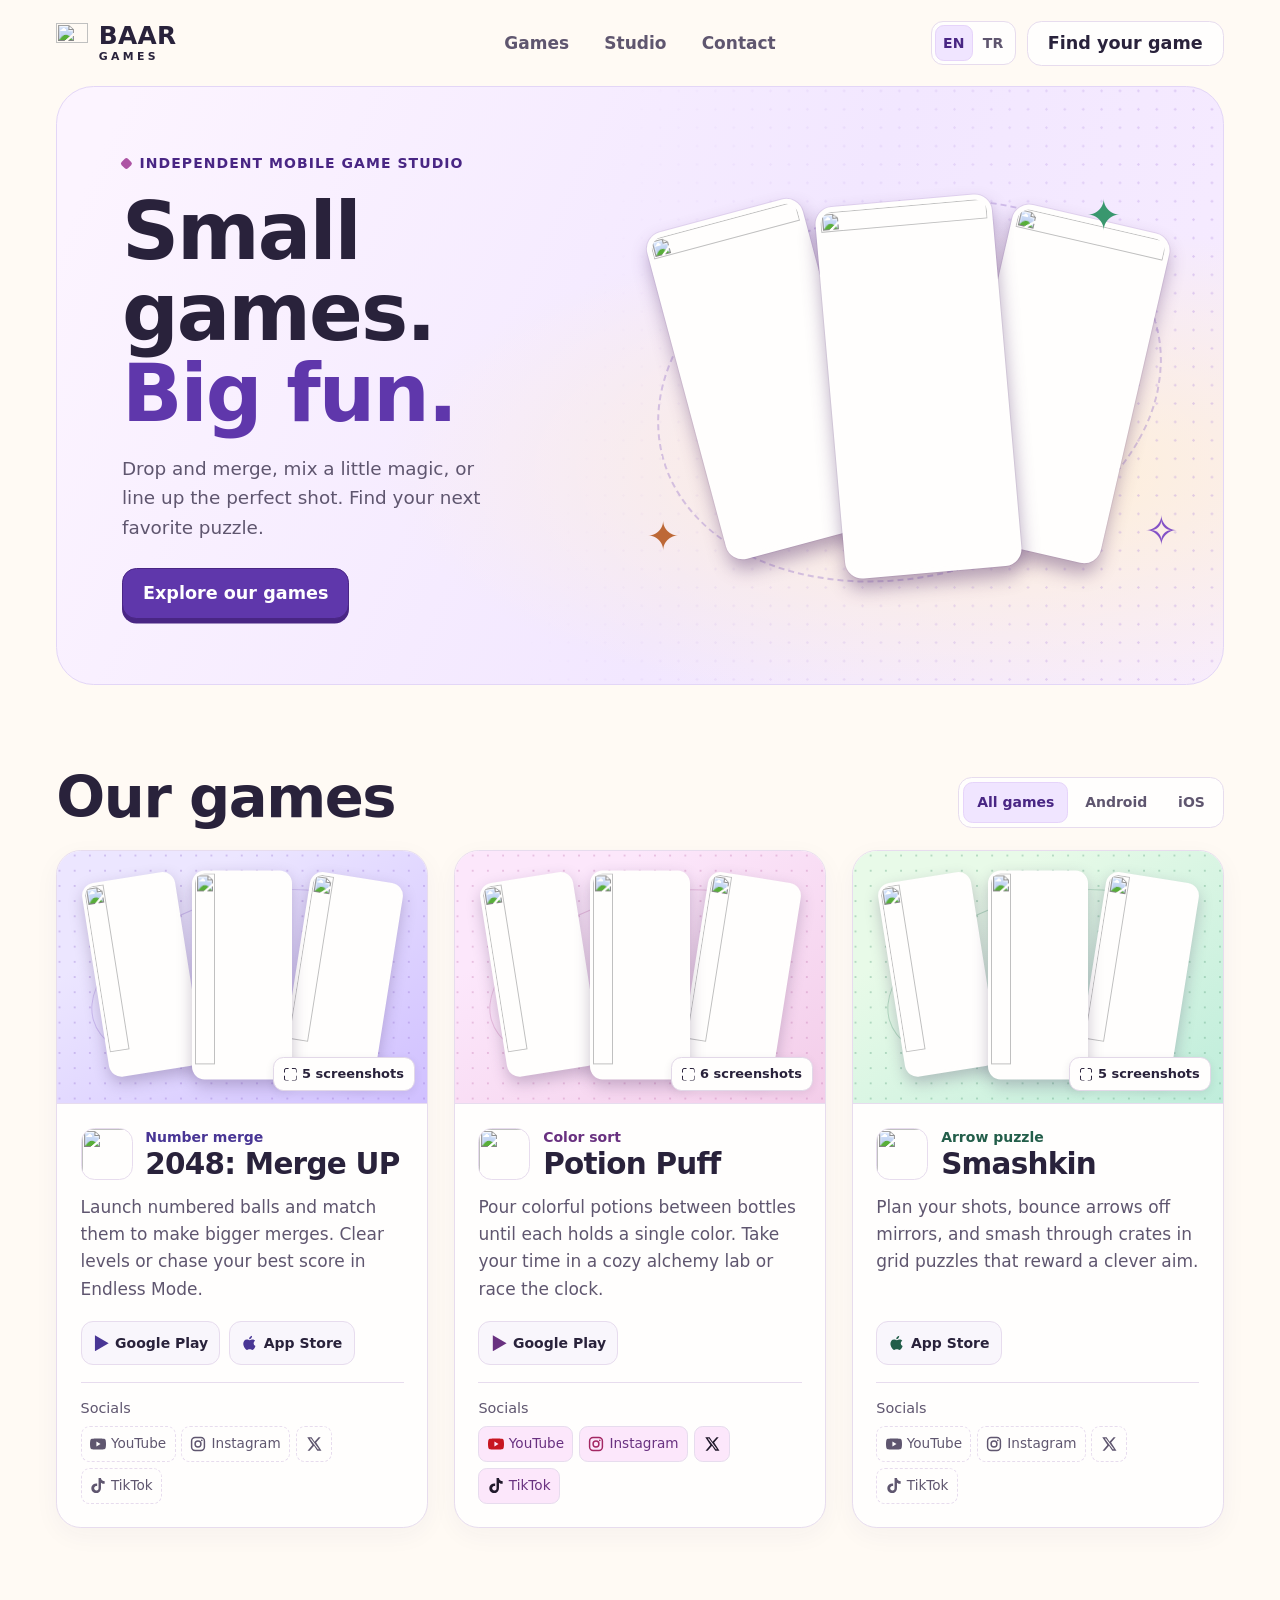
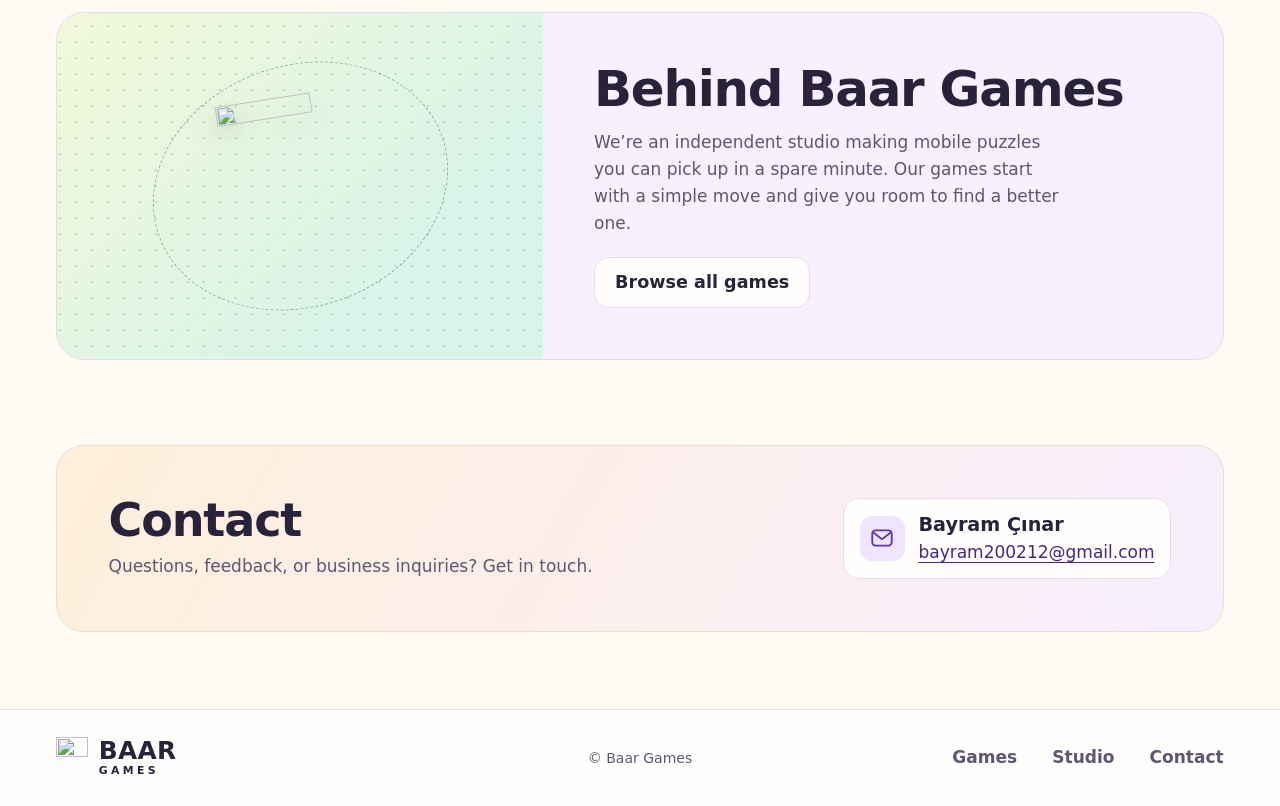
==== index.html @ c233d545 "Add files via upload" ====
<!doctype html>
<html lang="en">
<head>
  <meta charset="utf-8">
  <meta name="viewport" content="width=device-width, initial-scale=1">
  <meta name="theme-color" content="#fffaf4">
  <meta name="description" content="Baar Games is an independent mobile game studio. Explore 2048: Merge UP, Potion Puff: Color Sort, and Smashkin for iOS and Android." data-tr-content="Baar Games bağımsız bir mobil oyun stüdyosudur. iOS ve Android için 2048: Merge UP, Potion Puff: Color Sort ve Smashkin’i keşfet.">
  <meta property="og:type" content="website">
  <meta property="og:title" content="Baar Games | Independent Mobile Game Studio" data-tr-content="Baar Games | Bağımsız Mobil Oyun Stüdyosu">
  <meta property="og:description" content="Three different ways to puzzle. Discover the mobile games made by Baar Games." data-tr-content="Baar Games’in üç farklı mobil bulmaca oyununu keşfet.">
  <title data-tr="Baar Games | Bağımsız Mobil Oyun Stüdyosu">Baar Games | Independent Mobile Game Studio</title>
  <link rel="icon" href="assets/favicon.png" type="image/png">
  <link rel="preload" href="assets/Fredoka.woff" as="font" type="font/woff" crossorigin>
  <link rel="stylesheet" href="styles.css">
  <script src="script.js" defer></script>
</head>
<body id="top">
  <a class="skip-link" href="#main" data-tr="İçeriğe geç">Skip to content</a>

  <!-- Social brand marks from Simple Icons (CC0). -->
  <svg width="0" height="0" class="icon-sprite" aria-hidden="true" focusable="false" xmlns="http://www.w3.org/2000/svg">
    <symbol id="icon-youtube" viewBox="0 0 24 24">
      <path fill="currentColor" d="M23.5 6.2a3 3 0 0 0-2.1-2.1C19.5 3.6 12 3.6 12 3.6s-7.5 0-9.4.5A3 3 0 0 0 .5 6.2 31.2 31.2 0 0 0 0 12a31.2 31.2 0 0 0 .5 5.8 3 3 0 0 0 2.1 2.1c1.9.5 9.4.5 9.4.5s7.5 0 9.4-.5a3 3 0 0 0 2.1-2.1A31.2 31.2 0 0 0 24 12a31.2 31.2 0 0 0-.5-5.8ZM9.6 15.6V8.4l6.2 3.6-6.2 3.6Z"/>
    </symbol>
    <symbol id="icon-instagram" viewBox="0 0 24 24">
      <rect x="2.4" y="2.4" width="19.2" height="19.2" rx="5.2" fill="none" stroke="currentColor" stroke-width="2.2"/>
      <circle cx="12" cy="12" r="4.4" fill="none" stroke="currentColor" stroke-width="2.2"/>
      <circle cx="17.7" cy="6.4" r="1.3" fill="currentColor"/>
    </symbol>
    <symbol id="icon-x" viewBox="0 0 24 24">
      <path fill="currentColor" d="M18.9 2H22l-6.8 7.8L23.2 22h-6.3l-4.9-7.4L5.5 22H2.3l7.3-8.4L1.9 2h6.5l4.4 6.7L18.9 2Zm-1.1 18h1.7L7.5 3.9H5.6L17.8 20Z"/>
    </symbol>
    <symbol id="icon-tiktok" viewBox="0 0 24 24">
      <path fill="currentColor" d="M12.53.02h3.93c.17 2.19 1.64 4.03 3.67 4.57.6.16 1.19.21 1.87.21v3.98c-2.04.07-3.93-.56-5.54-1.77v7.94c.04 1.45-.33 2.94-1.07 4.17-1.18 1.99-3.37 3.38-5.69 3.53-1.42.11-2.88-.21-4.11-.94-2.03-1.18-3.42-3.29-3.56-5.62-.05-.46-.04-.94.01-1.39.16-1.88 1.13-3.68 2.59-4.89 1.67-1.41 3.99-2.02 6.12-1.61v4.13c-.99-.33-2.15-.23-3.02.39a3.4 3.4 0 0 0-1.29 1.64 3.2 3.2 0 0 0-.15 1.49c.19 1.62 1.72 2.97 3.37 2.82a3.2 3.2 0 0 0 2.76-1.6c.25-.44.3-.94.34-1.43.11-2.4.07-4.81.08-7.21V.02Z"/>
    </symbol>
    <symbol id="icon-email" viewBox="0 0 24 24">
      <rect x="3" y="5" width="18" height="14" rx="3" fill="none" stroke="currentColor" stroke-width="1.7"/>
      <path d="m4 7 7.4 5.6a1 1 0 0 0 1.2 0L20 7" fill="none" stroke="currentColor" stroke-width="1.7" stroke-linecap="round" stroke-linejoin="round"/>
    </symbol>
  </svg>

  <header class="site-header">
    <div class="shell header-inner">
      <a class="brand" href="#top" aria-label="Baar Games home" data-tr-aria-label="Baar Games ana sayfa">
        <img src="assets/baar-mark.webp" width="35" height="45" alt="">
        <span>BAAR<small>GAMES</small></span>
      </a>
      <nav aria-label="Main navigation" data-tr-aria-label="Ana menü">
        <a href="#games" data-tr="Oyunlar">Games</a>
        <a href="#studio" data-tr="Stüdyo">Studio</a>
        <a href="#contact" data-tr="İletişim">Contact</a>
      </nav>
      <div class="header-actions">
        <div class="language-switch" role="group" aria-label="Site language" data-tr-aria-label="Site dili" hidden>
          <button type="button" lang="en" data-language="en" aria-label="English" aria-pressed="true">EN</button>
          <button type="button" lang="tr" data-language="tr" aria-label="Türkçe" aria-pressed="false">TR</button>
        </div>
        <a class="button button-outline header-cta" href="#games" data-tr="Oyununu seç">Find your game</a>
      </div>
    </div>
  </header>

  <main id="main">
    <section class="hero shell" aria-labelledby="hero-title">
      <div class="hero-panel">
        <div class="hero-copy">
          <p class="eyebrow"><span class="studio-mark" aria-hidden="true"></span><span data-tr="Bağımsız mobil oyun stüdyosu">Independent mobile game studio</span></p>
          <h1 id="hero-title"><span class="hero-title-first" data-tr="Küçük oyunlar.">Small games.</span><br><span data-tr="Büyük eğlence.">Big fun.</span></h1>
          <p class="hero-description" data-tr="Topları birleştir, sihirli iksirleri karıştır veya kusursuz atışı yap. Yeni favori bulmacanı keşfet.">Drop and merge, mix a little magic, or line up the perfect shot. Find your next favorite puzzle.</p>
          <a class="button button-primary" href="#games" data-tr="Oyunları keşfet">Explore our games</a>
        </div>

        <div class="hero-art" aria-hidden="true">
          <div class="orbit orbit-outer"></div>
          <span class="star star-mint">✦</span>
          <span class="star star-peach">✦</span>
          <span class="star star-lilac">✧</span>
          <div class="hero-screen hero-screen-merge">
            <img src="assets/screenshots/merge-ios-1.webp" width="600" height="1301" alt="" fetchpriority="high">
          </div>
          <div class="hero-screen hero-screen-smash">
            <img src="assets/screenshots/smash-ios-1.webp" width="600" height="1301" alt="" fetchpriority="high">
          </div>
          <div class="hero-screen hero-screen-potion">
            <img src="assets/screenshots/potion-android-5.webp" width="273" height="592" alt="">
          </div>
        </div>
      </div>
    </section>

    <section class="games-section shell" id="games" aria-labelledby="games-title">
      <div class="section-header">
        <div>
          <h2 id="games-title" data-tr="Oyunlarımız">Our games</h2>
        </div>
        <div class="filters" role="group" aria-label="Filter games by platform" data-tr-aria-label="Oyunları platforma göre filtrele" hidden>
          <button type="button" data-platform="all" aria-pressed="true" aria-controls="game-list" data-tr="Tüm oyunlar">All games</button>
          <button type="button" data-platform="android" aria-pressed="false" aria-controls="game-list">Android</button>
          <button type="button" data-platform="ios" aria-pressed="false" aria-controls="game-list">iOS</button>
        </div>
      </div>
      <p class="visually-hidden" role="status" id="filter-status"></p>

      <div class="game-grid" id="game-list">
        <article class="game-card merge-card" aria-labelledby="merge-title" data-platforms="android ios">
          <a class="game-art" href="assets/screenshots/merge-ios-1.webp" aria-label="View 5 screenshots for 2048: Merge UP" data-tr-aria-label="2048: Merge UP için 5 ekran görüntüsünü aç">
            <div class="game-screens">
              <img src="assets/screenshots/merge-ios-1.webp" width="600" height="1301" alt="" loading="lazy" decoding="async">
              <img src="assets/screenshots/merge-ios-4.webp" width="600" height="1301" alt="" loading="lazy" decoding="async">
              <img src="assets/screenshots/merge-ios-5.webp" width="600" height="1301" alt="" loading="lazy" decoding="async">
            </div>
            <span class="gallery-label"><span class="expand-icon" aria-hidden="true"></span><span data-tr="5 ekran görüntüsü">5 screenshots</span></span>
          </a>
          <template class="store-screens">
            <img src="assets/screenshots/merge-ios-1.webp" width="600" height="1301" alt="2048: Merge UP: Title screen with colorful numbered balls" data-alt-tr="2048: Merge UP: Renkli numaralı topların yer aldığı açılış ekranı" data-store="App Store">
            <img src="assets/screenshots/merge-ios-2.webp" width="600" height="1301" alt="2048: Merge UP: Shop with ball, launcher, and jar themes" data-alt-tr="2048: Merge UP: Top, atıcı ve kavanoz temalarının yer aldığı mağaza" data-store="App Store">
            <img src="assets/screenshots/merge-ios-3.webp" width="600" height="1301" alt="2048: Merge UP: Level map with a winding path" data-alt-tr="2048: Merge UP: Kıvrımlı bir yol boyunca sıralanan bölümler" data-store="App Store">
            <img src="assets/screenshots/merge-ios-4.webp" width="600" height="1301" alt="2048: Merge UP: A level with a cannon aimed at hanging number balls" data-alt-tr="2048: Merge UP: Atıcının asılı numaralı toplara nişan aldığı bölüm" data-store="App Store">
            <img src="assets/screenshots/merge-ios-5.webp" width="600" height="1301" alt="2048: Merge UP: Endless mode with a high score and number balls" data-alt-tr="2048: Merge UP: Sonsuz Mod ekranında numaralı toplar ve en yüksek skor" data-store="App Store">
          </template>
          <div class="game-content">
            <img class="game-icon" src="assets/merge-up.webp" width="52" height="52" alt="" loading="lazy" decoding="async">
            <p class="game-genre" data-tr="Sayı birleştirme">Number merge</p>
            <h3 id="merge-title">2048: Merge UP</h3>
            <p class="game-description" data-tr="Numaralı topları fırlat ve aynı sayıları birleştir. Bölümleri tamamla veya Sonsuz Mod’da rekorunu kır.">Launch numbered balls and match them to make bigger merges. Clear levels or chase your best score in Endless Mode.</p>
            <div class="store-links">
              <a class="store-link" href="https://play.google.com/store/apps/details?id=com.bayramcinar.mergeup2048" target="_blank" rel="noopener noreferrer" aria-label="2048: Merge UP on Google Play" data-tr-aria-label="Google Play’de 2048: Merge UP">
                <span class="store-icon google-play-icon" aria-hidden="true"></span>Google Play
              </a>
              <a class="store-link" href="https://apps.apple.com/us/app/2048-merge-up/id6827235330" target="_blank" rel="noopener noreferrer" aria-label="2048: Merge UP on the App Store" data-tr-aria-label="App Store’da 2048: Merge UP">
                <span class="store-icon app-store-icon" aria-hidden="true"></span>App Store
              </a>
            </div>
            <div class="socials" aria-label="2048: Merge UP social media" data-tr-aria-label="2048: Merge UP sosyal medya hesapları">
              <p class="social-title" data-tr="Sosyal medya">Socials</p>
              <div class="social-links">
                <span class="social-link social-youtube" data-social-url="" title="Link pending" data-tr-title="Bağlantı yakında">
                  <svg class="social-icon" width="16" height="16" aria-hidden="true" focusable="false"><use href="#icon-youtube"/></svg><span>YouTube</span>
                </span>
                <span class="social-link social-instagram" data-social-url="" title="Link pending" data-tr-title="Bağlantı yakında">
                  <svg class="social-icon" width="16" height="16" aria-hidden="true" focusable="false"><use href="#icon-instagram"/></svg><span>Instagram</span>
                </span>
                <span class="social-link social-x" data-social-url="" title="Link pending" data-tr-title="Bağlantı yakında">
                  <svg class="social-icon" width="16" height="16" aria-hidden="true" focusable="false"><use href="#icon-x"/></svg><span class="visually-hidden">X</span>
                </span>
                <span class="social-link social-tiktok" data-social-url="" title="Link pending" data-tr-title="Bağlantı yakında">
                  <svg class="social-icon" width="16" height="16" aria-hidden="true" focusable="false"><use href="#icon-tiktok"/></svg><span>TikTok</span>
                </span>
              </div>
            </div>
          </div>
        </article>

        <article class="game-card potion-card" aria-labelledby="potion-title" data-platforms="android">
          <a class="game-art" href="assets/screenshots/potion-android-1.webp" aria-label="View 6 screenshots for Potion Puff" data-tr-aria-label="Potion Puff için 6 ekran görüntüsünü aç">
            <div class="game-screens">
              <img src="assets/screenshots/potion-android-1.webp" width="273" height="592" alt="" loading="lazy" decoding="async">
              <img src="assets/screenshots/potion-android-5.webp" width="273" height="592" alt="" loading="lazy" decoding="async">
              <img src="assets/screenshots/potion-android-6.webp" width="273" height="592" alt="" loading="lazy" decoding="async">
            </div>
            <span class="gallery-label"><span class="expand-icon" aria-hidden="true"></span><span data-tr="6 ekran görüntüsü">6 screenshots</span></span>
          </a>
          <template class="store-screens">
            <img src="assets/screenshots/potion-android-1.webp" width="273" height="592" alt="Potion Puff: Title screen in a moonlit alchemy lab" data-alt-tr="Potion Puff: Ay ışığındaki simya laboratuvarında açılış ekranı" data-store="Google Play">
            <img src="assets/screenshots/potion-android-2.webp" width="273" height="592" alt="Potion Puff: Main menu in the potion workshop" data-alt-tr="Potion Puff: İksir atölyesindeki ana menü" data-store="Google Play">
            <img src="assets/screenshots/potion-android-3.webp" width="273" height="592" alt="Potion Puff: Alchemy shop with power-ups and boosts" data-alt-tr="Potion Puff: Joker ve güçlendirmelerin yer aldığı simya mağazası" data-store="Google Play">
            <img src="assets/screenshots/potion-android-4.webp" width="274" height="592" alt="Potion Puff: Level map in the alchemy garden" data-alt-tr="Potion Puff: Simya bahçesindeki bölüm haritası" data-store="Google Play">
            <img src="assets/screenshots/potion-android-5.webp" width="273" height="592" alt="Potion Puff: A level with bottles of colorful potions to sort" data-alt-tr="Potion Puff: Renkli iksirlerle dolu şişelerin sıralandığı bölüm" data-store="Google Play">
            <img src="assets/screenshots/potion-android-6.webp" width="273" height="592" alt="Potion Puff: Timed challenge with colorful potions and a countdown" data-alt-tr="Potion Puff: Renkli iksirler ve geri sayacın yer aldığı süreli mücadele" data-store="Google Play">
          </template>
          <div class="game-content">
            <img class="game-icon" src="assets/potion-puff.webp" width="52" height="52" alt="" loading="lazy" decoding="async">
            <p class="game-genre" data-tr="Renk sıralama">Color sort</p>
            <h3 id="potion-title">Potion Puff</h3>
            <p class="game-description" data-tr="Her şişede tek renk kalana kadar iksirleri şişeler arasında aktar. Simya laboratuvarında kendi hızında oyna veya zamana karşı yarış.">Pour colorful potions between bottles until each holds a single color. Take your time in a cozy alchemy lab or race the clock.</p>
            <div class="store-links">
              <a class="store-link" href="https://play.google.com/store/apps/details?id=com.bayramcinar.potionpuff" target="_blank" rel="noopener noreferrer" aria-label="Potion Puff: Color Sort on Google Play" data-tr-aria-label="Google Play’de Potion Puff: Color Sort">
                <span class="store-icon google-play-icon" aria-hidden="true"></span>Google Play
              </a>
            </div>
            <div class="socials" aria-label="Potion Puff social media" data-tr-aria-label="Potion Puff sosyal medya hesapları">
              <p class="social-title" data-tr="Sosyal medya">Socials</p>
              <div class="social-links">
                <a class="social-link social-youtube" href="https://youtube.com/@potionpuff" target="_blank" rel="noopener noreferrer" aria-label="Potion Puff on YouTube" data-tr-aria-label="YouTube | Potion Puff">
                  <svg class="social-icon" width="16" height="16" aria-hidden="true" focusable="false"><use href="#icon-youtube"/></svg><span>YouTube</span>
                </a>
                <a class="social-link social-instagram" href="https://www.instagram.com/potionpuff?knvt=cGZrZ2kzbzNnNWVy" target="_blank" rel="noopener noreferrer" aria-label="Potion Puff on Instagram" data-tr-aria-label="Instagram | Potion Puff">
                  <svg class="social-icon" width="16" height="16" aria-hidden="true" focusable="false"><use href="#icon-instagram"/></svg><span>Instagram</span>
                </a>
                <a class="social-link social-x" href="https://x.com/potionpuff?s=11" target="_blank" rel="noopener noreferrer" aria-label="Potion Puff on X" data-tr-aria-label="X | Potion Puff">
                  <svg class="social-icon" width="16" height="16" aria-hidden="true" focusable="false"><use href="#icon-x"/></svg><span class="visually-hidden">X</span>
                </a>
                <a class="social-link social-tiktok" href="https://www.tiktok.com/@potion.puff.iksir?_r=1&amp;_t=ZS-9Bfb0vaCP6S" target="_blank" rel="noopener noreferrer" aria-label="Potion Puff on TikTok" data-tr-aria-label="TikTok | Potion Puff">
                  <svg class="social-icon" width="16" height="16" aria-hidden="true" focusable="false"><use href="#icon-tiktok"/></svg><span>TikTok</span>
                </a>
              </div>
            </div>
          </div>
        </article>

        <article class="game-card smash-card" aria-labelledby="smash-title" data-platforms="ios">
          <a class="game-art" href="assets/screenshots/smash-ios-1.webp" aria-label="View 5 screenshots for Smashkin" data-tr-aria-label="Smashkin için 5 ekran görüntüsünü aç">
            <div class="game-screens">
              <img src="assets/screenshots/smash-ios-1.webp" width="600" height="1301" alt="" loading="lazy" decoding="async">
              <img src="assets/screenshots/smash-ios-4.webp" width="600" height="1301" alt="" loading="lazy" decoding="async">
              <img src="assets/screenshots/smash-ios-5.webp" width="600" height="1301" alt="" loading="lazy" decoding="async">
            </div>
            <span class="gallery-label"><span class="expand-icon" aria-hidden="true"></span><span data-tr="5 ekran görüntüsü">5 screenshots</span></span>
          </a>
          <template class="store-screens">
            <img src="assets/screenshots/smash-ios-1.webp" width="600" height="1301" alt="Smashkin: Title artwork with the wooden crate mascot" data-alt-tr="Smashkin: Ahşap kasa maskotunun yer aldığı açılış görseli" data-store="App Store">
            <img src="assets/screenshots/smash-ios-2.webp" width="600" height="1301" alt="Smashkin: Workshop main menu with play and mode options" data-alt-tr="Smashkin: Oynama ve mod seçeneklerinin yer aldığı atölye menüsü" data-store="App Store">
            <img src="assets/screenshots/smash-ios-3.webp" width="600" height="1301" alt="Smashkin: Workshop level selection screen" data-alt-tr="Smashkin: Atölye bölüm seçimi ekranı" data-store="App Store">
            <img src="assets/screenshots/smash-ios-4.webp" width="600" height="1301" alt="Smashkin: A level with arrows, crates, and ice on the puzzle grid" data-alt-tr="Smashkin: Ok, kasa ve buz engellerinin yer aldığı bölüm" data-store="App Store">
            <img src="assets/screenshots/smash-ios-5.webp" width="600" height="1301" alt="Smashkin: Endless mode with a board of arrows and wooden crates" data-alt-tr="Smashkin: Ok ve ahşap kasalarla dolu Sonsuz Mod tahtası" data-store="App Store">
          </template>
          <div class="game-content">
            <img class="game-icon" src="assets/smashkin.webp" width="52" height="52" alt="" loading="lazy" decoding="async">
            <p class="game-genre" data-tr="Ok bulmacası">Arrow puzzle</p>
            <h3 id="smash-title">Smashkin</h3>
            <p class="game-description" data-tr="Atışlarını planla, okları aynalardan sektir ve kasaları parçala. Her bulmacada doğru atış açısını bul.">Plan your shots, bounce arrows off mirrors, and smash through crates in grid puzzles that reward a clever aim.</p>
            <div class="store-links">
              <a class="store-link" href="https://apps.apple.com/us/app/smashkin/id6830534141" target="_blank" rel="noopener noreferrer" aria-label="Smashkin on the App Store" data-tr-aria-label="App Store’da Smashkin">
                <span class="store-icon app-store-icon" aria-hidden="true"></span>App Store
              </a>
            </div>
            <div class="socials" aria-label="Smashkin social media" data-tr-aria-label="Smashkin sosyal medya hesapları">
              <p class="social-title" data-tr="Sosyal medya">Socials</p>
              <div class="social-links">
                <span class="social-link social-youtube" data-social-url="" title="Link pending" data-tr-title="Bağlantı yakında">
                  <svg class="social-icon" width="16" height="16" aria-hidden="true" focusable="false"><use href="#icon-youtube"/></svg><span>YouTube</span>
                </span>
                <span class="social-link social-instagram" data-social-url="" title="Link pending" data-tr-title="Bağlantı yakında">
                  <svg class="social-icon" width="16" height="16" aria-hidden="true" focusable="false"><use href="#icon-instagram"/></svg><span>Instagram</span>
                </span>
                <span class="social-link social-x" data-social-url="" title="Link pending" data-tr-title="Bağlantı yakında">
                  <svg class="social-icon" width="16" height="16" aria-hidden="true" focusable="false"><use href="#icon-x"/></svg><span class="visually-hidden">X</span>
                </span>
                <span class="social-link social-tiktok" data-social-url="" title="Link pending" data-tr-title="Bağlantı yakında">
                  <svg class="social-icon" width="16" height="16" aria-hidden="true" focusable="false"><use href="#icon-tiktok"/></svg><span>TikTok</span>
                </span>
              </div>
            </div>
          </div>
        </article>
      </div>
    </section>

    <section class="studio-section shell" id="studio" aria-labelledby="studio-title">
      <div class="studio-panel">
        <div class="studio-art" aria-hidden="true">
          <img src="assets/baar-mark.webp" width="338" height="430" alt="" loading="lazy" decoding="async">
        </div>
        <div class="studio-copy">
          <h2 id="studio-title" data-tr="Baar Games Hakkında">Behind Baar Games</h2>
          <p data-tr="Boş bir dakikanda bile oynayabileceğin mobil bulmacalar tasarlayan bağımsız bir stüdyoyuz. Oyunlarımız basit bir hamleyle başlar ve her seferinde daha iyi bir hamle bulmana alan açar.">We’re an independent studio making mobile puzzles you can pick up in a spare minute. Our games start with a simple move and give you room to find a better one.</p>
          <a class="button button-outline" href="#games" data-show-all data-tr="Tüm oyunlara göz at">Browse all games</a>
        </div>
      </div>
    </section>

    <section class="contact-section shell" id="contact" aria-labelledby="contact-title">
      <div class="contact-panel">
        <div class="contact-intro">
          <h2 id="contact-title" data-tr="İletişim">Contact</h2>
          <p data-tr="Soruların, geri bildirimlerin veya iş birliği tekliflerin için bize yazabilirsin.">Questions, feedback, or business inquiries? Get in touch.</p>
        </div>
        <address class="contact-details">
          <span class="contact-mark" aria-hidden="true">
            <svg width="26" height="26" focusable="false"><use href="#icon-email"/></svg>
          </span>
          <div>
            <p class="contact-name">Bayram Çınar</p>
            <a href="mailto:bayram200212@gmail.com">bayram200212@gmail.com</a>
          </div>
        </address>
      </div>
    </section>
  </main>

  <dialog class="gallery" aria-labelledby="gallery-title">
    <div class="gallery-header">
      <h2 id="gallery-title"></h2>
      <form method="dialog">
        <button class="gallery-control gallery-close" type="submit" aria-label="Close screenshots" data-tr-aria-label="Ekran görüntülerini kapat" autofocus>×</button>
      </form>
    </div>
    <div class="gallery-image"></div>
    <div class="gallery-thumbnails" role="group" aria-label="Choose a screenshot" data-tr-aria-label="Bir ekran görüntüsü seç"></div>
    <div class="gallery-footer">
      <button type="button" class="gallery-control" data-direction="-1" data-tr="Önceki">Previous</button>
      <p class="gallery-position" aria-live="polite"></p>
      <button type="button" class="gallery-control" data-direction="1" data-tr="Sonraki">Next</button>
    </div>
  </dialog>

  <footer class="site-footer">
    <div class="shell footer-inner">
      <a class="brand" href="#top" aria-label="Baar Games home" data-tr-aria-label="Baar Games ana sayfa">
        <img src="assets/baar-mark.webp" width="35" height="45" alt="">
        <span>BAAR<small>GAMES</small></span>
      </a>
      <nav aria-label="Footer navigation" data-tr-aria-label="Alt menü">
        <a href="#games" data-tr="Oyunlar">Games</a>
        <a href="#studio" data-tr="Stüdyo">Studio</a>
        <a href="#contact" data-tr="İletişim">Contact</a>
      </nav>
      <p class="footer-copyright">© Baar Games</p>
    </div>
  </footer>
</body>
</html>
---- styles.css ----
@font-face {
  font-family: Fredoka;
  src: url("assets/Fredoka.woff") format("woff");
  font-weight: 300 700;
  font-display: swap;
}

:root {
  color-scheme: light;
  --paper: #fffaf4;
  --white: #fffefd;
  --ink: #29223b;
  --muted: #5f566f;
  --line: #e7dcee;
  --purple: #5f37ab;
  --purple-deep: #492684;
  --display: Fredoka, "Arial Rounded MT Bold", system-ui, sans-serif;
  --max-width: 76rem;
  --gutter: clamp(1rem, 4.4vw, 4rem);
  font: 100% / 1.6 var(--display);
  background: var(--paper);
  color: var(--ink);
  scroll-behavior: smooth;
}

*, *::before, *::after { box-sizing: border-box; }
[hidden] { display: none !important; }
body { margin: 0; font-size: 1.0625rem; }
h1, h2, h3, p { margin: 0; }
a { color: inherit; text-decoration: none; }
button { font: inherit; color: inherit; }
img { display: block; max-width: 100%; }
.icon-sprite { position: absolute; width: 0; height: 0; overflow: hidden; }
section[id] { scroll-margin-top: 1.75rem; }

:focus-visible {
  outline: 3px solid var(--purple);
  outline-offset: 4px;
}

::selection { background: #dfccff; color: var(--ink); }

.shell {
  width: min(var(--max-width), calc(100% - 2 * var(--gutter)));
  margin-inline: auto;
}

.visually-hidden,
.skip-link:not(:focus) {
  position: absolute;
  width: 1px;
  height: 1px;
  padding: 0;
  margin: -1px;
  overflow: hidden;
  clip-path: inset(50%);
  white-space: nowrap;
}

.skip-link {
  position: absolute;
  z-index: 5;
  top: .8rem;
  left: 1rem;
  padding: .65rem 1rem;
  border-radius: .65rem;
  background: var(--purple-deep);
  color: white;
  font-weight: 700;
}

.header-inner,
.footer-inner {
  display: grid;
  grid-template-columns: 1fr auto 1fr;
  align-items: center;
  gap: 1.2rem;
}

.header-inner {
  grid-template-areas: "brand nav actions";
  min-height: 5.4rem;
}

.header-inner .brand { grid-area: brand; }
.header-inner nav { grid-area: nav; }

.header-actions {
  grid-area: actions;
  display: flex;
  align-items: center;
  justify-self: end;
  gap: .7rem;
}

.language-switch {
  display: flex;
  gap: .13rem;
  padding: .2rem;
  border: 1px solid var(--line);
  border-radius: .75rem;
  background: var(--white);
}

.language-switch button {
  min-width: 2.25rem;
  min-height: 2.25rem;
  padding: .15rem .45rem;
  border: 1px solid transparent;
  border-radius: .55rem;
  background: transparent;
  color: var(--muted);
  cursor: pointer;
  font-size: .875rem;
  font-weight: 600;
  transition: background-color .18s ease, color .18s ease;
}

.language-switch button:hover { color: var(--purple-deep); }

.language-switch button[aria-pressed="true"] {
  border-color: #e6d4fa;
  background: #f0e5ff;
  color: var(--purple-deep);
}

.brand {
  display: inline-flex;
  align-items: center;
  width: max-content;
  gap: .65rem;
  font-family: var(--display);
  font-size: 1.55rem;
  font-weight: 700;
  letter-spacing: .015em;
  line-height: .9;
}

.brand img { width: 2rem; height: auto; }

.brand small {
  display: block;
  margin-top: .27rem;
  font-size: .68rem;
  font-weight: 650;
  letter-spacing: .31em;
}

nav {
  display: flex;
  align-items: center;
  gap: clamp(1.15rem, 3vw, 2.2rem);
  color: var(--muted);
  font-weight: 700;
}

nav a {
  text-underline-offset: .28em;
  transition: color .18s ease;
}

nav a:hover {
  color: var(--purple);
  text-decoration: underline;
}

.button {
  display: inline-flex;
  align-items: center;
  justify-content: center;
  min-height: 3.2rem;
  padding: .58rem 1.25rem;
  border: 1px solid transparent;
  border-radius: .9rem;
  font-family: var(--display);
  font-size: 1.1rem;
  font-weight: 600;
  line-height: 1.2;
  text-align: center;
  transition: background-color .18s ease, color .18s ease, transform .18s ease;
}

.button:hover { transform: translateY(-2px); }
.button-outline { background: var(--white); border-color: var(--line); }
.button-outline:hover { background: #f0e7ff; color: var(--purple-deep); }
.header-cta { min-height: 2.8rem; white-space: nowrap; }

.button-primary {
  background: var(--purple);
  color: white;
  border-color: var(--purple-deep);
  box-shadow: 0 .275rem 0 var(--purple-deep);
}

.button-primary:hover { background: var(--purple-deep); }

.hero-panel {
  position: relative;
  isolation: isolate;
  display: grid;
  grid-template-columns: minmax(0, 1fr) minmax(0, 1.19fr);
  align-items: center;
  min-height: 34rem;
  border: 1px solid #e3d6f7;
  border-radius: clamp(1.4rem, 3vw, 2.35rem);
  overflow: hidden;
  background:
    radial-gradient(ellipse at 80% 64%, #fff0d6 0%, transparent 46%),
    linear-gradient(115deg, #fcf4ff 5%, #f2e7ff 59%, #f7ecff);
}

.hero-panel::before {
  position: absolute;
  z-index: -1;
  inset: 0;
  background: radial-gradient(#ad86df53 1.1px, transparent 1.4px) 55% 50% / 1.15rem 1.15rem;
  mask-image: linear-gradient(100deg, transparent 44%, #000 92%);
  content: "";
}

.hero-copy {
  z-index: 1;
  padding: clamp(2rem, 5.05vw, 4.8rem);
  padding-right: 0;
}

.eyebrow {
  display: flex;
  align-items: center;
  gap: .55rem;
  margin-bottom: 1.1rem;
  color: var(--purple-deep);
  font-size: .875rem;
  font-weight: 700;
  letter-spacing: .075em;
  text-transform: uppercase;
}

.studio-mark {
  flex: 0 0 auto;
  width: .55rem;
  height: .55rem;
  border-radius: .14rem;
  background: #ad54a4;
  transform: rotate(45deg);
}

h1, h2, h3 {
  font-family: var(--display);
  font-weight: 650;
  letter-spacing: -.025em;
  line-height: 1.02;
}

h1 {
  font-size: clamp(2.65rem, 6.2vw, 6.05rem);
  font-weight: 700;
}

html[lang="tr"] h1 { font-size: clamp(2.5rem, 5.25vw, 5.25rem); }

h1 span:not(.hero-title-first) { color: var(--purple); }

.hero-description {
  max-width: 31ch;
  margin: 1.2rem 0 1.6rem;
  color: var(--muted);
  font-size: clamp(1rem, 1.6vw, 1.15rem);
}

.hero-art {
  position: relative;
  width: 100%;
  max-width: 42rem;
  aspect-ratio: 1.26;
  margin-inline: auto;
}

.orbit {
  position: absolute;
  inset: 14% 9% 12% 10%;
  border: 2px dashed #9876cb61;
  border-radius: 50%;
  transform: rotate(-15deg);
}

.hero-screen {
  position: absolute;
  width: 25.5%;
  overflow: hidden;
  border: clamp(2px, .45vw, 6px) solid #fffefd;
  border-radius: clamp(.6rem, 1.35vw, 1.25rem);
  background: var(--white);
  box-shadow: 0 .65rem 1.15rem #5a3b7370, 0 0 0 1px #58317c17;
}

.hero-screen img { width: 100%; height: auto; }

.hero-screen-merge {
  top: 15%;
  left: 15%;
  transform: rotate(-15deg);
}

.hero-screen-smash {
  z-index: 2;
  top: 13%;
  left: 38%;
  width: 28%;
  transform: rotate(-5deg);
}

.hero-screen-potion {
  z-index: 1;
  top: 16%;
  left: 61%;
  transform: rotate(13deg);
}

.star { position: absolute; z-index: 3; line-height: 1; }
.star-mint { top: 12%; right: 16%; color: #39976e; font-size: clamp(1.2rem, 3.3vw, 2.7rem); }
.star-peach { bottom: 16%; left: 9%; color: #bd6836; font-size: clamp(1rem, 3.1vw, 2.5rem); }
.star-lilac { bottom: 17%; right: 7%; color: #8351c6; font-size: clamp(1.2rem, 3.2vw, 2.55rem); }

.games-section,
.studio-section,
.contact-section { margin-top: clamp(3.2rem, 6.6vw, 5.4rem); }

.section-header {
  display: flex;
  flex-wrap: wrap;
  justify-content: space-between;
  align-items: end;
  gap: 1rem;
  margin-bottom: 1.4rem;
}

h2 { font-size: clamp(2.1rem, 4.5vw, 3.65rem); }

.filters {
  display: inline-flex;
  gap: .2rem;
  max-width: 100%;
  padding: .25rem;
  border: 1px solid var(--line);
  border-radius: .85rem;
  background: var(--white);
}

.filters button {
  min-height: 2.55rem;
  padding: .38rem .8rem;
  border: 1px solid transparent;
  border-radius: .6rem;
  color: var(--muted);
  background: transparent;
  cursor: pointer;
  font-size: .875rem;
  font-weight: 700;
}

.filters button:hover { color: var(--purple-deep); }
.filters button[aria-pressed="true"] { border-color: #e6d4fa; background: #f0e5ff; color: var(--purple-deep); }

.game-grid {
  display: grid;
  grid-template-columns: repeat(3, minmax(0, 1fr));
  gap: clamp(.95rem, 2.3vw, 1.65rem);
}

.game-card {
  display: flex;
  flex-direction: column;
  min-width: 0;
  border: 1px solid var(--line);
  border-radius: 1.55rem;
  background: var(--white);
  box-shadow: 0 .45rem 1.6rem #3625540b;
  transition: box-shadow .2s ease, border-color .2s ease;
}

.game-card:focus-within,
.game-card:hover {
  border-color: #d9c7eb;
  box-shadow: 0 .65rem 1.8rem #36255417;
}

.merge-card { --tag: #493695; --art-light: #ece6ff; --art-rich: #d0c0ff; --art-detail: #9673d359; }
.potion-card { --tag: #693180; --art-light: #fce7fb; --art-rich: #f3cde9; --art-detail: #bd68a74f; }
.smash-card { --tag: #235e4a; --art-light: #e8fae8; --art-rich: #bfeddb; --art-detail: #64a78463; }

.game-art {
  display: grid;
  position: relative;
  isolation: isolate;
  aspect-ratio: 1.46;
  min-height: 14rem;
  place-items: center;
  overflow: hidden;
  border-radius: calc(1.55rem - 1px) calc(1.55rem - 1px) 0 0;
  border-bottom: 1px solid var(--line);
  background:
    radial-gradient(var(--art-detail) 1px, transparent 1.4px) 50% 50% / .95rem .95rem,
    linear-gradient(145deg, var(--art-light) 25%, var(--art-rich));
}

.game-art:focus-visible { z-index: 2; outline-offset: 2px; }

.game-art::before {
  position: absolute;
  z-index: -1;
  width: 84%;
  height: 64%;
  border: 1px solid var(--art-detail);
  border-radius: 50%;
  transform: rotate(-16deg);
  content: "";
}

.game-screens {
  display: flex;
  justify-content: center;
  align-items: center;
  gap: .25rem;
  position: absolute;
  inset: .85rem 1rem 1rem;
}

.game-screens img {
  width: auto;
  height: 88%;
  max-width: 32%;
  object-fit: contain;
  border: 3px solid var(--white);
  border-radius: .8rem;
  background: var(--white);
  box-shadow: 0 .4rem .95rem #35204c42;
  --screen-angle: -9deg;
  transform: translateY(-.1rem) rotate(var(--screen-angle));
  transition: transform .22s ease;
}

.game-screens img:nth-child(2) {
  --screen-angle: 0deg;
  position: relative;
  z-index: 1;
  height: 94%;
}

.game-screens img:nth-child(3) { --screen-angle: 9deg; }
.game-art:hover .game-screens img,
.game-art:focus-visible .game-screens img { transform: translateY(-.35rem) rotate(calc(var(--screen-angle) * .72)); }

.gallery-label {
  position: absolute;
  z-index: 1;
  right: .75rem;
  bottom: .75rem;
  display: inline-flex;
  align-items: center;
  gap: .34rem;
  min-height: 2.15rem;
  padding: .34rem .62rem;
  border: 1px solid #e2d8e8;
  border-radius: .65rem;
  box-shadow: 0 .16rem .55rem #32223e16;
  background: var(--white);
  color: var(--ink);
  font-size: .81rem;
  font-weight: 700;
  line-height: 1.2;
}

.expand-icon {
  width: .8rem;
  height: .8rem;
  flex: 0 0 auto;
  border: 1.5px solid currentColor;
  border-radius: .13rem;
  clip-path: polygon(0 0, 37% 0, 37% 35%, 63% 35%, 63% 0, 100% 0, 100% 37%, 65% 37%, 65% 63%, 100% 63%, 100% 100%, 63% 100%, 63% 65%, 37% 65%, 37% 100%, 0 100%, 0 63%, 35% 63%, 35% 37%, 0 37%);
}

.game-content {
  display: grid;
  grid-template-columns: 3.25rem minmax(0, 1fr);
  grid-template-rows: auto auto 1fr auto auto;
  flex: 1;
  column-gap: .8rem;
  padding: clamp(1rem, 2vw, 1.45rem);
}

.game-icon { grid-row: 1 / 3; align-self: center; border: 1px solid var(--line); border-radius: .85rem; }

.game-genre {
  margin-bottom: .22rem;
  color: var(--tag);
  font-size: .875rem;
  font-weight: 700;
  line-height: 1.3;
}

h3 { font-size: clamp(1.45rem, 2.3vw, 2rem); }
.game-description { grid-column: 1 / -1; margin: .9rem 0 1.15rem; color: var(--muted); }
.store-links { grid-column: 1 / -1; display: flex; flex-wrap: wrap; gap: .55rem; }

.store-link {
  display: inline-flex;
  align-items: center;
  gap: .4rem;
  min-height: 2.75rem;
  padding: .43rem .7rem;
  border: 1px solid var(--line);
  border-radius: .75rem;
  background: #f9f6fc;
  color: var(--ink);
  font-size: .875rem;
  font-weight: 700;
  white-space: nowrap;
  transition: border-color .18s ease, background-color .18s ease;
}

.store-link:hover { background: var(--art-light); border-color: var(--art-detail); }

.socials {
  grid-column: 1 / -1;
  margin-top: 1.05rem;
  padding-top: .85rem;
  border-top: 1px solid var(--line);
}

.social-title {
  margin-bottom: .4rem;
  color: var(--muted);
  font-size: .9rem;
  font-weight: 500;
}

.social-links { display: flex; flex-wrap: wrap; gap: .35rem; }

.social-link {
  display: inline-flex;
  align-items: center;
  gap: .32rem;
  padding: .27rem .52rem;
  border: 1px solid var(--line);
  border-radius: .55rem;
  font-size: .85rem;
  font-weight: 500;
  line-height: 1.25;
}

.social-icon { display: block; flex: 0 0 auto; }
.social-x { justify-content: center; min-width: 2.25rem; }

a.social-youtube .social-icon { color: #c71621; }
a.social-instagram .social-icon { color: #a32763; }
a.social-x .social-icon,
a.social-tiktok .social-icon { color: #20192b; }

a.social-link {
  min-height: 2.25rem;
  background: var(--art-light);
  color: var(--tag);
  transition: background-color .18s ease, border-color .18s ease;
}

a.social-link:hover {
  border-color: var(--tag);
  background: var(--white);
}

.social-link[data-social-url] {
  min-height: 2.25rem;
  color: var(--muted);
  border-style: dashed;
}

.store-icon {
  width: 1rem;
  height: 1rem;
  flex: 0 0 auto;
  background-color: var(--tag);
}

.google-play-icon { clip-path: polygon(14% 0, 100% 50%, 14% 100%); }

.app-store-icon {
  clip-path: path("M11.3 4.3c.8 0 1.8.5 2.5 1.3-2.2 1.3-1.9 4.2.3 5.2-.4 1.2-1.7 4-3.1 4-1 0-1.3-.6-2.7-.6-1.4 0-1.7.6-2.7.6-1.5 0-3.7-3.7-3.7-6.1 0-2.4 1.4-4.4 3.6-4.4 1.2 0 1.9.7 2.8.7.9 0 1.8-.7 3-.7ZM10.7.6c.1 1.8-1.3 3.4-2.9 3.5C7.5 2.5 9 .8 10.7.6Z");
}

.studio-panel {
  display: grid;
  grid-template-columns: 1fr 1.4fr;
  min-height: 19rem;
  overflow: hidden;
  border: 1px solid #e3d9ef;
  border-radius: 1.75rem;
  background: #f7f0ff;
}

.studio-art {
  position: relative;
  isolation: isolate;
  display: grid;
  place-items: center;
  padding: 1.8rem;
  overflow: hidden;
  background:
    radial-gradient(#71a5955c 1px, transparent 1.3px) 50% / 1rem 1rem,
    linear-gradient(135deg, #f2f8d8, #d9f4e9 72%);
}

.studio-art::before {
  position: absolute;
  z-index: -1;
  width: 62%;
  height: 70%;
  border: 1px dashed #538c78a1;
  border-radius: 50%;
  transform: rotate(-19deg);
  content: "";
}

.studio-art img {
  width: clamp(6rem, 38%, 9rem);
  height: auto;
  transform: rotate(-9deg);
  filter: drop-shadow(0 .55rem .65rem #475d5740);
}

.studio-copy { align-self: center; padding: clamp(1.65rem, 4vw, 4rem); }
.studio-copy h2 { font-size: clamp(2rem, 3.9vw, 3.4rem); }
.studio-copy p { max-width: 44ch; margin: .85rem 0 1.2rem; color: var(--muted); }

.gallery {
  width: min(26rem, calc(100vw - 1.5rem));
  max-height: calc(100dvh - 1.5rem);
  padding: .9rem;
  border: 1px solid var(--line);
  border-radius: 1.3rem;
  background: var(--white);
  color: var(--ink);
  box-shadow: 0 0 3rem #23153842;
}

.gallery::backdrop { background: #21182eab; }
body:has(.gallery[open]) { overflow: hidden; }

.gallery-header,
.gallery-footer {
  display: flex;
  align-items: center;
  justify-content: space-between;
  gap: .5rem;
}

.gallery-header h2 { font-size: clamp(1.45rem, 5vw, 2rem); }
.gallery-image { display: grid; place-items: center; margin-block: .7rem; }

.gallery-image img {
  width: auto;
  height: auto;
  max-height: min(40rem, max(9rem, calc(100dvh - 15.25rem)));
  border-radius: .7rem;
}

.gallery-control {
  min-height: 2.75rem;
  padding: .45rem .75rem;
  border: 1px solid var(--line);
  border-radius: .65rem;
  background: #f7efff;
  color: var(--purple-deep);
  font-size: .925rem;
  font-weight: 600;
  cursor: pointer;
}

.gallery-control:hover { background: #eee0ff; }
.gallery-close { width: 2.75rem; padding: 0; font-size: 1.45rem; line-height: 1; }
.gallery-position {
  color: var(--muted);
  font-size: .9rem;
  line-height: 1.25;
  text-align: center;
}

.gallery-thumbnails {
  position: relative;
  display: flex;
  gap: .4rem;
  margin-bottom: .65rem;
  padding: .22rem .18rem .42rem;
  overflow-x: auto;
  scrollbar-width: thin;
  scrollbar-color: #b699d8 #f6effb;
}

.gallery-thumbnail {
  width: 2.35rem;
  height: 3.8rem;
  flex: 0 0 auto;
  padding: .13rem;
  border: 1px solid var(--line);
  border-radius: .45rem;
  background: #f7efff;
  cursor: pointer;
}

.gallery-thumbnail img {
  width: 100%;
  height: 100%;
  object-fit: contain;
  border-radius: .23rem;
}

.gallery-thumbnail[aria-current="true"] { border: 2px solid var(--purple); }
.gallery-thumbnail:focus-visible { outline-offset: 1px; }

.contact-panel {
  display: grid;
  grid-template-columns: minmax(0, 1fr) minmax(0, auto);
  align-items: center;
  gap: 1.5rem 2.25rem;
  padding: clamp(1.3rem, 4vw, 3.5rem);
  border: 1px solid #e9ddce;
  border-radius: 1.75rem;
  background: linear-gradient(120deg, #ffefda, #f7eeff);
}

.contact-intro h2 { font-size: clamp(2rem, 3.6vw, 3.4rem); }
.contact-intro p { margin-top: .55rem; color: var(--muted); }

.contact-details {
  display: flex;
  align-items: center;
  gap: .85rem;
  min-width: 0;
  padding: .85rem 1rem;
  border: 1px solid var(--line);
  border-radius: 1rem;
  background: var(--white);
  font-style: normal;
  line-height: 1.35;
}

.contact-details div { min-width: 0; }

.contact-mark {
  display: grid;
  place-items: center;
  flex: 0 0 auto;
  width: 2.8rem;
  height: 2.8rem;
  border-radius: .75rem;
  background: #f0e5ff;
  color: var(--purple);
}

.contact-name { font-size: 1.2rem; font-weight: 600; }
.contact-details a {
  display: inline-block;
  margin-top: .18rem;
  color: var(--purple-deep);
  overflow-wrap: anywhere;
  text-decoration: underline;
  text-underline-offset: .21em;
}
.contact-details a:hover { color: var(--purple); }

.site-footer {
  margin-top: clamp(3.15rem, 6vw, 5rem);
  border-top: 1px solid var(--line);
  background: var(--white);
}

.footer-inner {
  min-height: 6rem;
  grid-template-areas: "brand copyright nav";
}

.footer-inner .brand { grid-area: brand; }
.footer-copyright { grid-area: copyright; color: var(--muted); font-size: .875rem; }
.footer-inner nav { grid-area: nav; justify-self: end; }

@media (max-width: 64rem) {
  .hero-panel { min-height: 27rem; }
  h1 { font-size: clamp(2.65rem, 5.95vw, 4.5rem); }
  html[lang="tr"] h1 { font-size: clamp(2.1rem, 4.35vw, 3.5rem); }
}

@media (max-width: 53rem) {
  .game-grid { grid-template-columns: repeat(2, minmax(0, 1fr)); }
}

@media (max-width: 45rem) {
  .header-inner {
    grid-template-columns: minmax(0, 1fr) auto;
    grid-template-areas: "brand actions" "nav nav";
    gap: .5rem 1rem;
    min-height: 0;
    padding-block: .9rem .7rem;
  }
  .header-inner nav { justify-content: center; gap: clamp(.9rem, 4vw, 1.5rem); font-size: .95rem; }
  .header-inner nav a { padding-block: .3rem; }
  .header-cta { display: none; }

  .footer-inner {
    grid-template-columns: minmax(0, 1fr);
    grid-template-areas: "brand" "nav" "copyright";
    justify-items: center;
    gap: .95rem;
    padding-block: 1.65rem;
    text-align: center;
  }
  .footer-inner nav { justify-self: center; flex-wrap: wrap; justify-content: center; }

  .hero-panel {
    grid-template-columns: minmax(0, 1fr);
    min-height: auto;
    background:
      radial-gradient(ellipse at 85% 84%, #fff0d6 0%, transparent 52%),
      linear-gradient(142deg, #fcf4ff, #f1e2ff);
  }

  .hero-panel::before { mask-image: linear-gradient(180deg, transparent 34%, #000); }
  .hero-copy { padding: 1.9rem clamp(1.25rem, 6vw, 3rem) 0; }
  h1 { font-size: clamp(2.55rem, 11.3vw, 4.9rem); }
  html[lang="tr"] h1 { font-size: clamp(2.05rem, 10.6vw, 4.55rem); }
  .hero-description { margin-block: .95rem 1.2rem; }
  .hero-art { width: min(100%, 32rem); margin-top: .8rem; }
  .eyebrow { margin-bottom: .7rem; }
  .studio-panel { grid-template-columns: 1fr 1.5fr; }
}

@media (max-width: 34rem) {
  .hero-screen { box-shadow: 0 .45rem .85rem #5a3b735e; }
  .game-grid { grid-template-columns: minmax(0, 1fr); }
  .game-content { padding: 1.2rem; }
  .filters button { padding-inline: .65rem; }
  .studio-panel { grid-template-columns: minmax(0, 1fr); }
  .studio-art { min-height: 11rem; order: 1; }
  .studio-art img { width: 5.8rem; }
  .studio-art::before { width: 48%; }
  .contact-panel { grid-template-columns: minmax(0, 1fr); gap: 1rem; }
  .contact-details { padding-inline: .75rem; gap: .7rem; }
  .contact-mark { width: 2.4rem; height: 2.4rem; }
  .contact-details a { font-size: 1rem; }
}

@media (prefers-reduced-motion: no-preference) {
  .hero-copy { animation: rise-in .5s ease-out both; }
  .hero-art { animation: rise-in .65s .08s ease-out both; }
  .gallery[open] { animation: rise-in .19s ease-out both; }
  .gallery-image img { animation: picture-in .2s ease-out both; }

  @keyframes rise-in {
    from { opacity: .55; transform: translateY(.6rem); }
    to { opacity: 1; transform: translateY(0); }
  }

  @keyframes picture-in {
    from { opacity: .55; transform: scale(.985); }
    to { opacity: 1; transform: scale(1); }
  }
}

@media (prefers-reduced-motion: reduce) {
  :root { scroll-behavior: auto; }
  *, *::before, *::after { transition: none !important; }
}
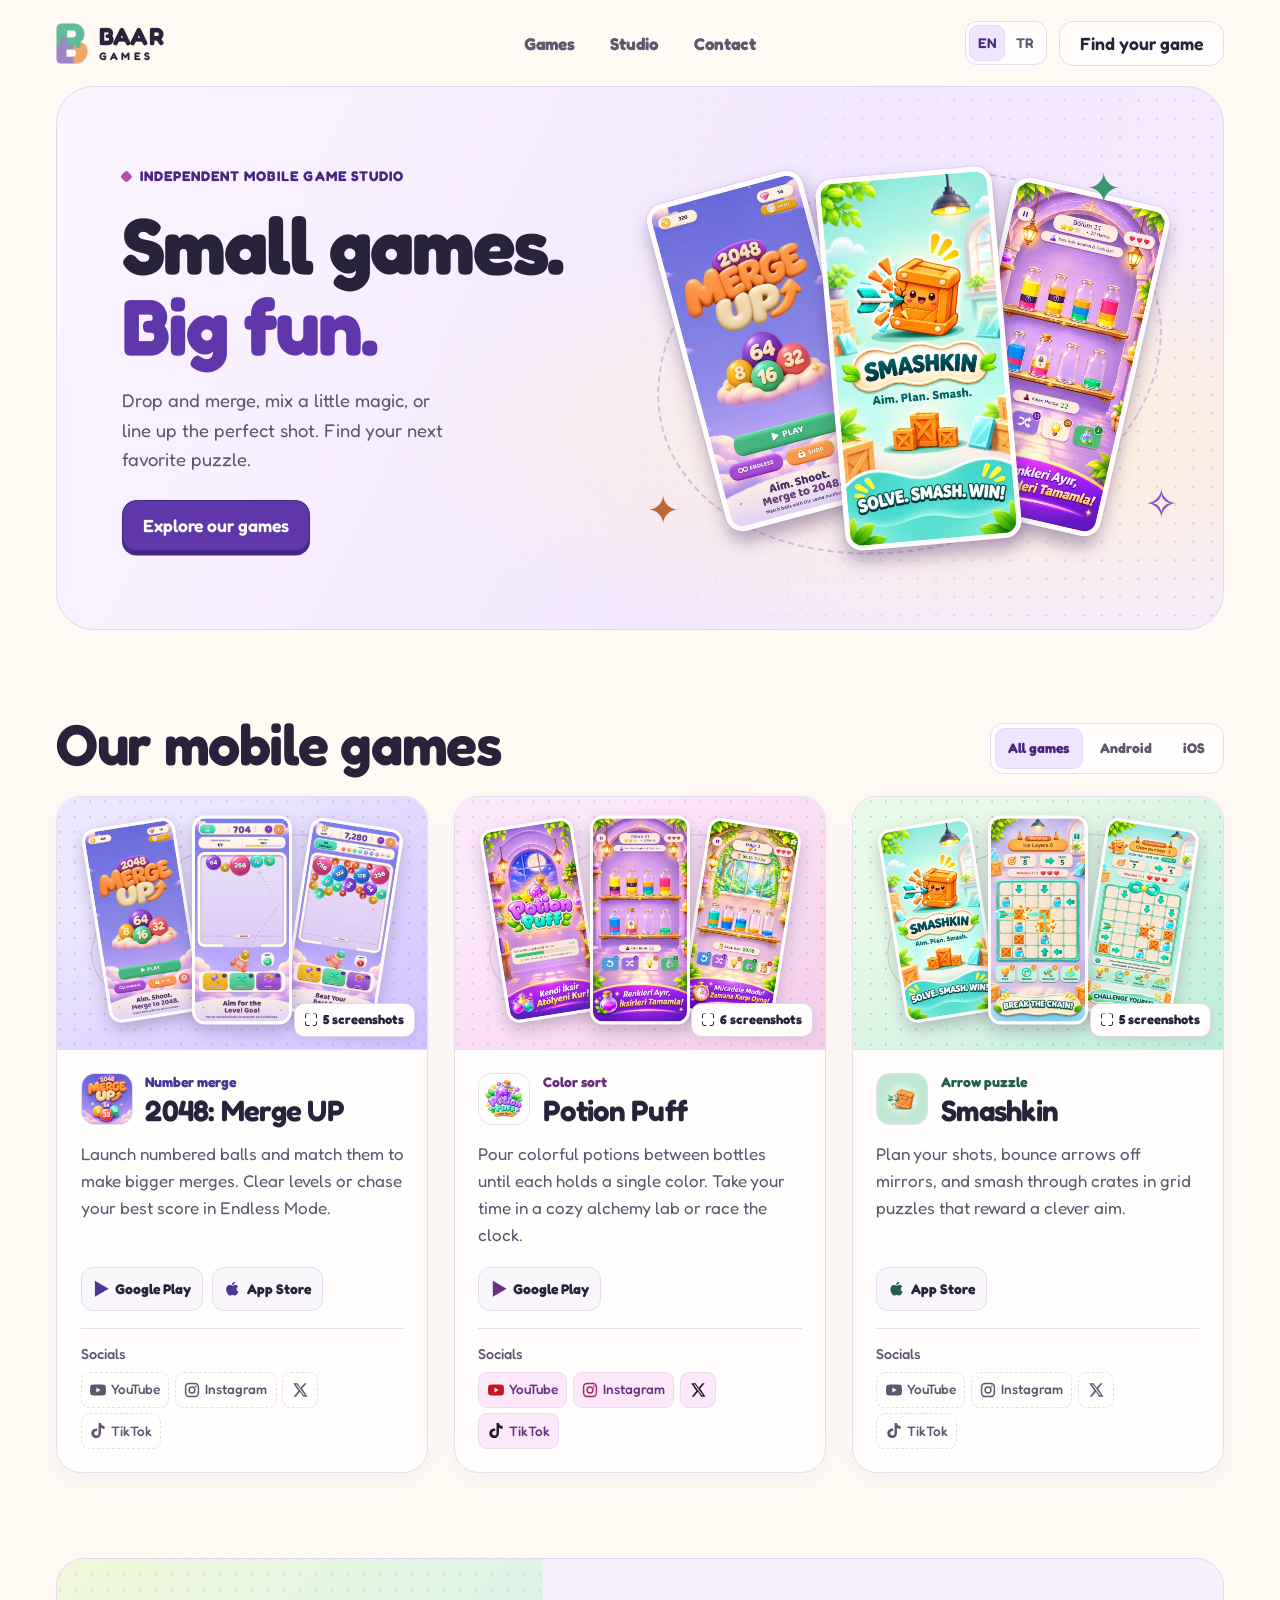
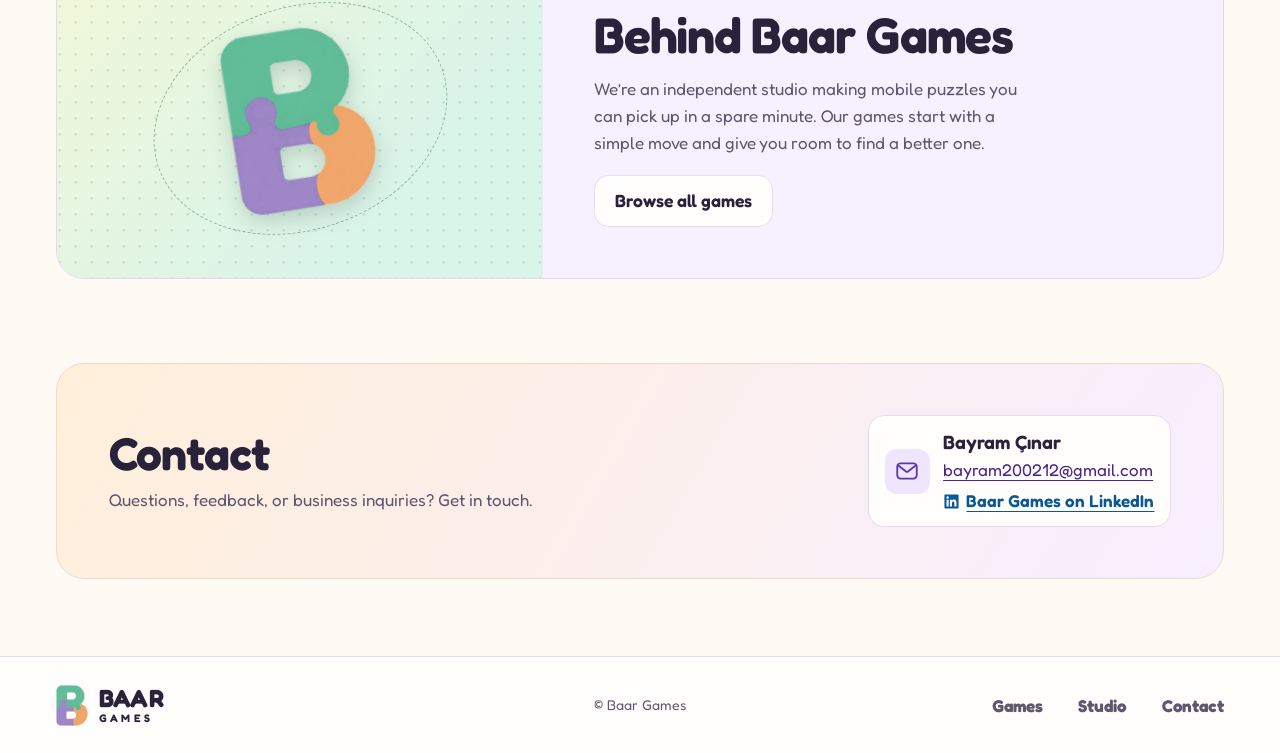
==== commit 09fad1ea: "günelleme" ====
--- a/index.html
+++ b/index.html
@@ -4,58 +4,185 @@
   <meta charset="utf-8">
   <meta name="viewport" content="width=device-width, initial-scale=1">
   <meta name="theme-color" content="#fffaf4">
-  <meta name="description" content="Baar Games is an independent mobile game studio. Explore 2048: Merge UP, Potion Puff: Color Sort, and Smashkin for iOS and Android." data-tr-content="Baar Games bağımsız bir mobil oyun stüdyosudur. iOS ve Android için 2048: Merge UP, Potion Puff: Color Sort ve Smashkin’i keşfet.">
+  <meta name="description" content="Discover creative mobile puzzle games from Baar Games. Merge numbers in 2048: Merge UP, sort potions in Potion Puff, and solve arrow puzzles in Smashkin.">
   <meta property="og:type" content="website">
-  <meta property="og:title" content="Baar Games | Independent Mobile Game Studio" data-tr-content="Baar Games | Bağımsız Mobil Oyun Stüdyosu">
-  <meta property="og:description" content="Three different ways to puzzle. Discover the mobile games made by Baar Games." data-tr-content="Baar Games’in üç farklı mobil bulmaca oyununu keşfet.">
-  <title data-tr="Baar Games | Bağımsız Mobil Oyun Stüdyosu">Baar Games | Independent Mobile Game Studio</title>
+  <meta property="og:title" content="Baar Games | Mobile Puzzle Games for iOS &amp; Android">
+  <meta property="og:description" content="Discover creative mobile puzzle games from Baar Games. Merge numbers in 2048: Merge UP, sort potions in Potion Puff, and solve arrow puzzles in Smashkin.">
+  <title>Baar Games | Mobile Puzzle Games for iOS &amp; Android</title>
   <link rel="icon" href="assets/favicon.png" type="image/png">
   <link rel="preload" href="assets/Fredoka.woff" as="font" type="font/woff" crossorigin>
   <link rel="stylesheet" href="styles.css">
   <script src="script.js" defer></script>
+<link rel="alternate" hreflang="en" href="https://baargames.com/">
+  <link rel="alternate" hreflang="tr" href="https://baargames.com/tr/">
+  <link rel="alternate" hreflang="x-default" href="https://baargames.com/">
+  <link rel="canonical" href="https://baargames.com/">
+  <meta property="og:url" content="https://baargames.com/">
+  <meta property="og:site_name" content="Baar Games">
+  <meta property="og:locale" content="en_US">
+  <meta property="og:locale:alternate" content="tr_TR">
+  <meta property="og:image" content="https://baargames.com/assets/baar-games-share.jpg">
+  <meta property="og:image:type" content="image/jpeg">
+  <meta property="og:image:width" content="1200">
+  <meta property="og:image:height" content="630">
+  <meta property="og:image:alt" content="Baar Games, 2048: Merge UP, Potion Puff, Smashkin">
+  <meta name="twitter:card" content="summary_large_image">
+  <script type="application/ld+json">
+{
+  "@context": "https://schema.org",
+  "@graph": [
+    {
+      "@type": "Organization",
+      "@id": "https://baargames.com/#studio",
+      "name": "Baar Games",
+      "url": "https://baargames.com/",
+      "logo": "https://baargames.com/assets/baar-games-logo.png",
+      "description": "Baar Games is an independent studio creating mobile puzzle games for iOS and Android.",
+      "sameAs": [
+        "https://www.linkedin.com/company/baar-games/"
+      ]
+    },
+    {
+      "@type": "WebSite",
+      "@id": "https://baargames.com/#website",
+      "name": "Baar Games",
+      "url": "https://baargames.com/",
+      "publisher": {
+        "@id": "https://baargames.com/#studio"
+      },
+      "inLanguage": [
+        "en",
+        "tr"
+      ]
+    },
+    {
+      "@type": "WebPage",
+      "@id": "https://baargames.com/#webpage",
+      "name": "Baar Games | Mobile Puzzle Games for iOS & Android",
+      "description": "Discover creative mobile puzzle games from Baar Games. Merge numbers in 2048: Merge UP, sort potions in Potion Puff, and solve arrow puzzles in Smashkin.",
+      "url": "https://baargames.com/",
+      "isPartOf": {
+        "@id": "https://baargames.com/#website"
+      },
+      "inLanguage": "en",
+      "mainEntity": {
+        "@type": "ItemList",
+        "name": "Our mobile games",
+        "itemListElement": [
+          {
+            "@type": "ListItem",
+            "position": 1,
+            "item": {
+              "@type": "VideoGame",
+              "@id": "https://baargames.com/#merge-title",
+              "name": "2048: Merge UP",
+              "description": "Launch numbered balls and match them to make bigger merges. Clear levels or chase your best score in Endless Mode.",
+              "url": "https://baargames.com/#merge-title",
+              "image": "https://baargames.com/assets/merge-up.webp",
+              "gamePlatform": [
+                "Android",
+                "iOS"
+              ],
+              "publisher": {
+                "@id": "https://baargames.com/#studio"
+              },
+              "sameAs": [
+                "https://play.google.com/store/apps/details?id=com.bayramcinar.mergeup2048",
+                "https://apps.apple.com/us/app/2048-merge-up/id6827235330"
+              ]
+            }
+          },
+          {
+            "@type": "ListItem",
+            "position": 2,
+            "item": {
+              "@type": "VideoGame",
+              "@id": "https://baargames.com/#potion-title",
+              "name": "Potion Puff",
+              "description": "Pour colorful potions between bottles until each holds a single color. Take your time in a cozy alchemy lab or race the clock.",
+              "url": "https://baargames.com/#potion-title",
+              "image": "https://baargames.com/assets/potion-puff.webp",
+              "gamePlatform": [
+                "Android"
+              ],
+              "publisher": {
+                "@id": "https://baargames.com/#studio"
+              },
+              "sameAs": [
+                "https://play.google.com/store/apps/details?id=com.bayramcinar.potionpuff"
+              ]
+            }
+          },
+          {
+            "@type": "ListItem",
+            "position": 3,
+            "item": {
+              "@type": "VideoGame",
+              "@id": "https://baargames.com/#smash-title",
+              "name": "Smashkin",
+              "description": "Plan your shots, bounce arrows off mirrors, and smash through crates in grid puzzles that reward a clever aim.",
+              "url": "https://baargames.com/#smash-title",
+              "image": "https://baargames.com/assets/smashkin.webp",
+              "gamePlatform": [
+                "iOS"
+              ],
+              "publisher": {
+                "@id": "https://baargames.com/#studio"
+              },
+              "sameAs": [
+                "https://apps.apple.com/us/app/smashkin/id6830534141"
+              ]
+            }
+          }
+        ]
+      }
+    }
+  ]
+}
+  </script>
 </head>
 <body id="top">
-  <a class="skip-link" href="#main" data-tr="İçeriğe geç">Skip to content</a>
+  <a class="skip-link" href="#main">Skip to content</a>
 
   <!-- Social brand marks from Simple Icons (CC0). -->
   <svg width="0" height="0" class="icon-sprite" aria-hidden="true" focusable="false" xmlns="http://www.w3.org/2000/svg">
-    <symbol id="icon-youtube" viewBox="0 0 24 24">
-      <path fill="currentColor" d="M23.5 6.2a3 3 0 0 0-2.1-2.1C19.5 3.6 12 3.6 12 3.6s-7.5 0-9.4.5A3 3 0 0 0 .5 6.2 31.2 31.2 0 0 0 0 12a31.2 31.2 0 0 0 .5 5.8 3 3 0 0 0 2.1 2.1c1.9.5 9.4.5 9.4.5s7.5 0 9.4-.5a3 3 0 0 0 2.1-2.1A31.2 31.2 0 0 0 24 12a31.2 31.2 0 0 0-.5-5.8ZM9.6 15.6V8.4l6.2 3.6-6.2 3.6Z"/>
+    <symbol id="icon-youtube" viewbox="0 0 24 24">
+      <path fill="currentColor" d="M23.5 6.2a3 3 0 0 0-2.1-2.1C19.5 3.6 12 3.6 12 3.6s-7.5 0-9.4.5A3 3 0 0 0 .5 6.2 31.2 31.2 0 0 0 0 12a31.2 31.2 0 0 0 .5 5.8 3 3 0 0 0 2.1 2.1c1.9.5 9.4.5 9.4.5s7.5 0 9.4-.5a3 3 0 0 0 2.1-2.1A31.2 31.2 0 0 0 24 12a31.2 31.2 0 0 0-.5-5.8ZM9.6 15.6V8.4l6.2 3.6-6.2 3.6Z"></path>
     </symbol>
-    <symbol id="icon-instagram" viewBox="0 0 24 24">
-      <rect x="2.4" y="2.4" width="19.2" height="19.2" rx="5.2" fill="none" stroke="currentColor" stroke-width="2.2"/>
-      <circle cx="12" cy="12" r="4.4" fill="none" stroke="currentColor" stroke-width="2.2"/>
-      <circle cx="17.7" cy="6.4" r="1.3" fill="currentColor"/>
+    <symbol id="icon-instagram" viewbox="0 0 24 24">
+      <rect x="2.4" y="2.4" width="19.2" height="19.2" rx="5.2" fill="none" stroke="currentColor" stroke-width="2.2"></rect>
+      <circle cx="12" cy="12" r="4.4" fill="none" stroke="currentColor" stroke-width="2.2"></circle>
+      <circle cx="17.7" cy="6.4" r="1.3" fill="currentColor"></circle>
     </symbol>
-    <symbol id="icon-x" viewBox="0 0 24 24">
-      <path fill="currentColor" d="M18.9 2H22l-6.8 7.8L23.2 22h-6.3l-4.9-7.4L5.5 22H2.3l7.3-8.4L1.9 2h6.5l4.4 6.7L18.9 2Zm-1.1 18h1.7L7.5 3.9H5.6L17.8 20Z"/>
+    <symbol id="icon-x" viewbox="0 0 24 24">
+      <path fill="currentColor" d="M18.9 2H22l-6.8 7.8L23.2 22h-6.3l-4.9-7.4L5.5 22H2.3l7.3-8.4L1.9 2h6.5l4.4 6.7L18.9 2Zm-1.1 18h1.7L7.5 3.9H5.6L17.8 20Z"></path>
     </symbol>
-    <symbol id="icon-tiktok" viewBox="0 0 24 24">
-      <path fill="currentColor" d="M12.53.02h3.93c.17 2.19 1.64 4.03 3.67 4.57.6.16 1.19.21 1.87.21v3.98c-2.04.07-3.93-.56-5.54-1.77v7.94c.04 1.45-.33 2.94-1.07 4.17-1.18 1.99-3.37 3.38-5.69 3.53-1.42.11-2.88-.21-4.11-.94-2.03-1.18-3.42-3.29-3.56-5.62-.05-.46-.04-.94.01-1.39.16-1.88 1.13-3.68 2.59-4.89 1.67-1.41 3.99-2.02 6.12-1.61v4.13c-.99-.33-2.15-.23-3.02.39a3.4 3.4 0 0 0-1.29 1.64 3.2 3.2 0 0 0-.15 1.49c.19 1.62 1.72 2.97 3.37 2.82a3.2 3.2 0 0 0 2.76-1.6c.25-.44.3-.94.34-1.43.11-2.4.07-4.81.08-7.21V.02Z"/>
+    <symbol id="icon-tiktok" viewbox="0 0 24 24">
+      <path fill="currentColor" d="M12.53.02h3.93c.17 2.19 1.64 4.03 3.67 4.57.6.16 1.19.21 1.87.21v3.98c-2.04.07-3.93-.56-5.54-1.77v7.94c.04 1.45-.33 2.94-1.07 4.17-1.18 1.99-3.37 3.38-5.69 3.53-1.42.11-2.88-.21-4.11-.94-2.03-1.18-3.42-3.29-3.56-5.62-.05-.46-.04-.94.01-1.39.16-1.88 1.13-3.68 2.59-4.89 1.67-1.41 3.99-2.02 6.12-1.61v4.13c-.99-.33-2.15-.23-3.02.39a3.4 3.4 0 0 0-1.29 1.64 3.2 3.2 0 0 0-.15 1.49c.19 1.62 1.72 2.97 3.37 2.82a3.2 3.2 0 0 0 2.76-1.6c.25-.44.3-.94.34-1.43.11-2.4.07-4.81.08-7.21V.02Z"></path>
     </symbol>
-    <symbol id="icon-email" viewBox="0 0 24 24">
-      <rect x="3" y="5" width="18" height="14" rx="3" fill="none" stroke="currentColor" stroke-width="1.7"/>
-      <path d="m4 7 7.4 5.6a1 1 0 0 0 1.2 0L20 7" fill="none" stroke="currentColor" stroke-width="1.7" stroke-linecap="round" stroke-linejoin="round"/>
+    <symbol id="icon-email" viewbox="0 0 24 24">
+      <rect x="3" y="5" width="18" height="14" rx="3" fill="none" stroke="currentColor" stroke-width="1.7"></rect>
+      <path d="m4 7 7.4 5.6a1 1 0 0 0 1.2 0L20 7" fill="none" stroke="currentColor" stroke-width="1.7" stroke-linecap="round" stroke-linejoin="round"></path>
     </symbol>
   </svg>
 
   <header class="site-header">
     <div class="shell header-inner">
-      <a class="brand" href="#top" aria-label="Baar Games home" data-tr-aria-label="Baar Games ana sayfa">
+      <a class="brand" href="#top" aria-label="Baar Games home">
         <img src="assets/baar-mark.webp" width="35" height="45" alt="">
         <span>BAAR<small>GAMES</small></span>
       </a>
-      <nav aria-label="Main navigation" data-tr-aria-label="Ana menü">
-        <a href="#games" data-tr="Oyunlar">Games</a>
-        <a href="#studio" data-tr="Stüdyo">Studio</a>
-        <a href="#contact" data-tr="İletişim">Contact</a>
+      <nav aria-label="Main navigation">
+        <a href="#games">Games</a>
+        <a href="#studio">Studio</a>
+        <a href="#contact">Contact</a>
       </nav>
       <div class="header-actions">
-        <div class="language-switch" role="group" aria-label="Site language" data-tr-aria-label="Site dili" hidden>
-          <button type="button" lang="en" data-language="en" aria-label="English" aria-pressed="true">EN</button>
-          <button type="button" lang="tr" data-language="tr" aria-label="Türkçe" aria-pressed="false">TR</button>
-        </div>
-        <a class="button button-outline header-cta" href="#games" data-tr="Oyununu seç">Find your game</a>
+        <div class="language-switch" role="group" aria-label="Site language">
+          <a href="./" lang="en" hreflang="en" aria-label="English" data-file-href="./index.html" aria-current="page">EN</a>
+          <a href="tr/" lang="tr" hreflang="tr" aria-label="Türkçe" data-file-href="tr/index.html">TR</a>
+        </div>
+        <a class="button button-outline header-cta" href="#games">Find your game</a>
       </div>
     </div>
   </header>
@@ -64,10 +191,10 @@
     <section class="hero shell" aria-labelledby="hero-title">
       <div class="hero-panel">
         <div class="hero-copy">
-          <p class="eyebrow"><span class="studio-mark" aria-hidden="true"></span><span data-tr="Bağımsız mobil oyun stüdyosu">Independent mobile game studio</span></p>
-          <h1 id="hero-title"><span class="hero-title-first" data-tr="Küçük oyunlar.">Small games.</span><br><span data-tr="Büyük eğlence.">Big fun.</span></h1>
-          <p class="hero-description" data-tr="Topları birleştir, sihirli iksirleri karıştır veya kusursuz atışı yap. Yeni favori bulmacanı keşfet.">Drop and merge, mix a little magic, or line up the perfect shot. Find your next favorite puzzle.</p>
-          <a class="button button-primary" href="#games" data-tr="Oyunları keşfet">Explore our games</a>
+          <p class="eyebrow"><span class="studio-mark" aria-hidden="true"></span><span>Independent mobile game studio</span></p>
+          <h1 id="hero-title"><span class="hero-title-first">Small games.</span><br><span>Big fun.</span></h1>
+          <p class="hero-description">Drop and merge, mix a little magic, or line up the perfect shot. Find your next favorite puzzle.</p>
+          <a class="button button-primary" href="#games">Explore our games</a>
         </div>
 
         <div class="hero-art" aria-hidden="true">
@@ -91,10 +218,10 @@
     <section class="games-section shell" id="games" aria-labelledby="games-title">
       <div class="section-header">
         <div>
-          <h2 id="games-title" data-tr="Oyunlarımız">Our games</h2>
-        </div>
-        <div class="filters" role="group" aria-label="Filter games by platform" data-tr-aria-label="Oyunları platforma göre filtrele" hidden>
-          <button type="button" data-platform="all" aria-pressed="true" aria-controls="game-list" data-tr="Tüm oyunlar">All games</button>
+          <h2 id="games-title">Our mobile games</h2>
+        </div>
+        <div class="filters" role="group" aria-label="Filter games by platform" hidden>
+          <button type="button" data-platform="all" aria-pressed="true" aria-controls="game-list">All games</button>
           <button type="button" data-platform="android" aria-pressed="false" aria-controls="game-list">Android</button>
           <button type="button" data-platform="ios" aria-pressed="false" aria-controls="game-list">iOS</button>
         </div>
@@ -103,48 +230,48 @@
 
       <div class="game-grid" id="game-list">
         <article class="game-card merge-card" aria-labelledby="merge-title" data-platforms="android ios">
-          <a class="game-art" href="assets/screenshots/merge-ios-1.webp" aria-label="View 5 screenshots for 2048: Merge UP" data-tr-aria-label="2048: Merge UP için 5 ekran görüntüsünü aç">
+          <a class="game-art" href="assets/screenshots/merge-ios-1.webp" aria-label="View 5 screenshots for 2048: Merge UP">
             <div class="game-screens">
-              <img src="assets/screenshots/merge-ios-1.webp" width="600" height="1301" alt="" loading="lazy" decoding="async">
-              <img src="assets/screenshots/merge-ios-4.webp" width="600" height="1301" alt="" loading="lazy" decoding="async">
-              <img src="assets/screenshots/merge-ios-5.webp" width="600" height="1301" alt="" loading="lazy" decoding="async">
-            </div>
-            <span class="gallery-label"><span class="expand-icon" aria-hidden="true"></span><span data-tr="5 ekran görüntüsü">5 screenshots</span></span>
+              <img src="assets/screenshots/merge-ios-1.webp" width="600" height="1301" alt="2048: Merge UP: Title screen with colorful numbered balls" loading="lazy" decoding="async">
+              <img src="assets/screenshots/merge-ios-4.webp" width="600" height="1301" alt="2048: Merge UP: A level with a cannon aimed at hanging number balls" loading="lazy" decoding="async">
+              <img src="assets/screenshots/merge-ios-5.webp" width="600" height="1301" alt="2048: Merge UP: Endless mode with a high score and number balls" loading="lazy" decoding="async">
+            </div>
+            <span class="gallery-label"><span class="expand-icon" aria-hidden="true"></span><span>5 screenshots</span></span>
           </a>
           <template class="store-screens">
-            <img src="assets/screenshots/merge-ios-1.webp" width="600" height="1301" alt="2048: Merge UP: Title screen with colorful numbered balls" data-alt-tr="2048: Merge UP: Renkli numaralı topların yer aldığı açılış ekranı" data-store="App Store">
-            <img src="assets/screenshots/merge-ios-2.webp" width="600" height="1301" alt="2048: Merge UP: Shop with ball, launcher, and jar themes" data-alt-tr="2048: Merge UP: Top, atıcı ve kavanoz temalarının yer aldığı mağaza" data-store="App Store">
-            <img src="assets/screenshots/merge-ios-3.webp" width="600" height="1301" alt="2048: Merge UP: Level map with a winding path" data-alt-tr="2048: Merge UP: Kıvrımlı bir yol boyunca sıralanan bölümler" data-store="App Store">
-            <img src="assets/screenshots/merge-ios-4.webp" width="600" height="1301" alt="2048: Merge UP: A level with a cannon aimed at hanging number balls" data-alt-tr="2048: Merge UP: Atıcının asılı numaralı toplara nişan aldığı bölüm" data-store="App Store">
-            <img src="assets/screenshots/merge-ios-5.webp" width="600" height="1301" alt="2048: Merge UP: Endless mode with a high score and number balls" data-alt-tr="2048: Merge UP: Sonsuz Mod ekranında numaralı toplar ve en yüksek skor" data-store="App Store">
+            <img src="assets/screenshots/merge-ios-1.webp" width="600" height="1301" alt="2048: Merge UP: Title screen with colorful numbered balls" data-store="App Store">
+            <img src="assets/screenshots/merge-ios-2.webp" width="600" height="1301" alt="2048: Merge UP: Shop with ball, launcher, and jar themes" data-store="App Store">
+            <img src="assets/screenshots/merge-ios-3.webp" width="600" height="1301" alt="2048: Merge UP: Level map with a winding path" data-store="App Store">
+            <img src="assets/screenshots/merge-ios-4.webp" width="600" height="1301" alt="2048: Merge UP: A level with a cannon aimed at hanging number balls" data-store="App Store">
+            <img src="assets/screenshots/merge-ios-5.webp" width="600" height="1301" alt="2048: Merge UP: Endless mode with a high score and number balls" data-store="App Store">
           </template>
           <div class="game-content">
             <img class="game-icon" src="assets/merge-up.webp" width="52" height="52" alt="" loading="lazy" decoding="async">
-            <p class="game-genre" data-tr="Sayı birleştirme">Number merge</p>
+            <p class="game-genre">Number merge</p>
             <h3 id="merge-title">2048: Merge UP</h3>
-            <p class="game-description" data-tr="Numaralı topları fırlat ve aynı sayıları birleştir. Bölümleri tamamla veya Sonsuz Mod’da rekorunu kır.">Launch numbered balls and match them to make bigger merges. Clear levels or chase your best score in Endless Mode.</p>
+            <p class="game-description">Launch numbered balls and match them to make bigger merges. Clear levels or chase your best score in Endless Mode.</p>
             <div class="store-links">
-              <a class="store-link" href="https://play.google.com/store/apps/details?id=com.bayramcinar.mergeup2048" target="_blank" rel="noopener noreferrer" aria-label="2048: Merge UP on Google Play" data-tr-aria-label="Google Play’de 2048: Merge UP">
+              <a class="store-link" href="https://play.google.com/store/apps/details?id=com.bayramcinar.mergeup2048" target="_blank" rel="noopener noreferrer" aria-label="2048: Merge UP on Google Play">
                 <span class="store-icon google-play-icon" aria-hidden="true"></span>Google Play
               </a>
-              <a class="store-link" href="https://apps.apple.com/us/app/2048-merge-up/id6827235330" target="_blank" rel="noopener noreferrer" aria-label="2048: Merge UP on the App Store" data-tr-aria-label="App Store’da 2048: Merge UP">
+              <a class="store-link" href="https://apps.apple.com/us/app/2048-merge-up/id6827235330" target="_blank" rel="noopener noreferrer" aria-label="2048: Merge UP on the App Store">
                 <span class="store-icon app-store-icon" aria-hidden="true"></span>App Store
               </a>
             </div>
-            <div class="socials" aria-label="2048: Merge UP social media" data-tr-aria-label="2048: Merge UP sosyal medya hesapları">
-              <p class="social-title" data-tr="Sosyal medya">Socials</p>
+            <div class="socials" aria-label="2048: Merge UP social media">
+              <p class="social-title">Socials</p>
               <div class="social-links">
-                <span class="social-link social-youtube" data-social-url="" title="Link pending" data-tr-title="Bağlantı yakında">
-                  <svg class="social-icon" width="16" height="16" aria-hidden="true" focusable="false"><use href="#icon-youtube"/></svg><span>YouTube</span>
-                </span>
-                <span class="social-link social-instagram" data-social-url="" title="Link pending" data-tr-title="Bağlantı yakında">
-                  <svg class="social-icon" width="16" height="16" aria-hidden="true" focusable="false"><use href="#icon-instagram"/></svg><span>Instagram</span>
-                </span>
-                <span class="social-link social-x" data-social-url="" title="Link pending" data-tr-title="Bağlantı yakında">
-                  <svg class="social-icon" width="16" height="16" aria-hidden="true" focusable="false"><use href="#icon-x"/></svg><span class="visually-hidden">X</span>
-                </span>
-                <span class="social-link social-tiktok" data-social-url="" title="Link pending" data-tr-title="Bağlantı yakında">
-                  <svg class="social-icon" width="16" height="16" aria-hidden="true" focusable="false"><use href="#icon-tiktok"/></svg><span>TikTok</span>
+                <span class="social-link social-youtube" data-social-url="" title="Link pending">
+                  <svg class="social-icon" width="16" height="16" aria-hidden="true" focusable="false"><use href="#icon-youtube"></use></svg><span>YouTube</span>
+                </span>
+                <span class="social-link social-instagram" data-social-url="" title="Link pending">
+                  <svg class="social-icon" width="16" height="16" aria-hidden="true" focusable="false"><use href="#icon-instagram"></use></svg><span>Instagram</span>
+                </span>
+                <span class="social-link social-x" data-social-url="" title="Link pending">
+                  <svg class="social-icon" width="16" height="16" aria-hidden="true" focusable="false"><use href="#icon-x"></use></svg><span class="visually-hidden">X</span>
+                </span>
+                <span class="social-link social-tiktok" data-social-url="" title="Link pending">
+                  <svg class="social-icon" width="16" height="16" aria-hidden="true" focusable="false"><use href="#icon-tiktok"></use></svg><span>TikTok</span>
                 </span>
               </div>
             </div>
@@ -152,46 +279,46 @@
         </article>
 
         <article class="game-card potion-card" aria-labelledby="potion-title" data-platforms="android">
-          <a class="game-art" href="assets/screenshots/potion-android-1.webp" aria-label="View 6 screenshots for Potion Puff" data-tr-aria-label="Potion Puff için 6 ekran görüntüsünü aç">
+          <a class="game-art" href="assets/screenshots/potion-android-1.webp" aria-label="View 6 screenshots for Potion Puff">
             <div class="game-screens">
-              <img src="assets/screenshots/potion-android-1.webp" width="273" height="592" alt="" loading="lazy" decoding="async">
-              <img src="assets/screenshots/potion-android-5.webp" width="273" height="592" alt="" loading="lazy" decoding="async">
-              <img src="assets/screenshots/potion-android-6.webp" width="273" height="592" alt="" loading="lazy" decoding="async">
-            </div>
-            <span class="gallery-label"><span class="expand-icon" aria-hidden="true"></span><span data-tr="6 ekran görüntüsü">6 screenshots</span></span>
+              <img src="assets/screenshots/potion-android-1.webp" width="273" height="592" alt="Potion Puff: Title screen in a moonlit alchemy lab" loading="lazy" decoding="async">
+              <img src="assets/screenshots/potion-android-5.webp" width="273" height="592" alt="Potion Puff: A level with bottles of colorful potions to sort" loading="lazy" decoding="async">
+              <img src="assets/screenshots/potion-android-6.webp" width="273" height="592" alt="Potion Puff: Timed challenge with colorful potions and a countdown" loading="lazy" decoding="async">
+            </div>
+            <span class="gallery-label"><span class="expand-icon" aria-hidden="true"></span><span>6 screenshots</span></span>
           </a>
           <template class="store-screens">
-            <img src="assets/screenshots/potion-android-1.webp" width="273" height="592" alt="Potion Puff: Title screen in a moonlit alchemy lab" data-alt-tr="Potion Puff: Ay ışığındaki simya laboratuvarında açılış ekranı" data-store="Google Play">
-            <img src="assets/screenshots/potion-android-2.webp" width="273" height="592" alt="Potion Puff: Main menu in the potion workshop" data-alt-tr="Potion Puff: İksir atölyesindeki ana menü" data-store="Google Play">
-            <img src="assets/screenshots/potion-android-3.webp" width="273" height="592" alt="Potion Puff: Alchemy shop with power-ups and boosts" data-alt-tr="Potion Puff: Joker ve güçlendirmelerin yer aldığı simya mağazası" data-store="Google Play">
-            <img src="assets/screenshots/potion-android-4.webp" width="274" height="592" alt="Potion Puff: Level map in the alchemy garden" data-alt-tr="Potion Puff: Simya bahçesindeki bölüm haritası" data-store="Google Play">
-            <img src="assets/screenshots/potion-android-5.webp" width="273" height="592" alt="Potion Puff: A level with bottles of colorful potions to sort" data-alt-tr="Potion Puff: Renkli iksirlerle dolu şişelerin sıralandığı bölüm" data-store="Google Play">
-            <img src="assets/screenshots/potion-android-6.webp" width="273" height="592" alt="Potion Puff: Timed challenge with colorful potions and a countdown" data-alt-tr="Potion Puff: Renkli iksirler ve geri sayacın yer aldığı süreli mücadele" data-store="Google Play">
+            <img src="assets/screenshots/potion-android-1.webp" width="273" height="592" alt="Potion Puff: Title screen in a moonlit alchemy lab" data-store="Google Play">
+            <img src="assets/screenshots/potion-android-2.webp" width="273" height="592" alt="Potion Puff: Main menu in the potion workshop" data-store="Google Play">
+            <img src="assets/screenshots/potion-android-3.webp" width="273" height="592" alt="Potion Puff: Alchemy shop with power-ups and boosts" data-store="Google Play">
+            <img src="assets/screenshots/potion-android-4.webp" width="274" height="592" alt="Potion Puff: Level map in the alchemy garden" data-store="Google Play">
+            <img src="assets/screenshots/potion-android-5.webp" width="273" height="592" alt="Potion Puff: A level with bottles of colorful potions to sort" data-store="Google Play">
+            <img src="assets/screenshots/potion-android-6.webp" width="273" height="592" alt="Potion Puff: Timed challenge with colorful potions and a countdown" data-store="Google Play">
           </template>
           <div class="game-content">
             <img class="game-icon" src="assets/potion-puff.webp" width="52" height="52" alt="" loading="lazy" decoding="async">
-            <p class="game-genre" data-tr="Renk sıralama">Color sort</p>
+            <p class="game-genre">Color sort</p>
             <h3 id="potion-title">Potion Puff</h3>
-            <p class="game-description" data-tr="Her şişede tek renk kalana kadar iksirleri şişeler arasında aktar. Simya laboratuvarında kendi hızında oyna veya zamana karşı yarış.">Pour colorful potions between bottles until each holds a single color. Take your time in a cozy alchemy lab or race the clock.</p>
+            <p class="game-description">Pour colorful potions between bottles until each holds a single color. Take your time in a cozy alchemy lab or race the clock.</p>
             <div class="store-links">
-              <a class="store-link" href="https://play.google.com/store/apps/details?id=com.bayramcinar.potionpuff" target="_blank" rel="noopener noreferrer" aria-label="Potion Puff: Color Sort on Google Play" data-tr-aria-label="Google Play’de Potion Puff: Color Sort">
+              <a class="store-link" href="https://play.google.com/store/apps/details?id=com.bayramcinar.potionpuff" target="_blank" rel="noopener noreferrer" aria-label="Potion Puff: Color Sort on Google Play">
                 <span class="store-icon google-play-icon" aria-hidden="true"></span>Google Play
               </a>
             </div>
-            <div class="socials" aria-label="Potion Puff social media" data-tr-aria-label="Potion Puff sosyal medya hesapları">
-              <p class="social-title" data-tr="Sosyal medya">Socials</p>
+            <div class="socials" aria-label="Potion Puff social media">
+              <p class="social-title">Socials</p>
               <div class="social-links">
-                <a class="social-link social-youtube" href="https://youtube.com/@potionpuff" target="_blank" rel="noopener noreferrer" aria-label="Potion Puff on YouTube" data-tr-aria-label="YouTube | Potion Puff">
-                  <svg class="social-icon" width="16" height="16" aria-hidden="true" focusable="false"><use href="#icon-youtube"/></svg><span>YouTube</span>
+                <a class="social-link social-youtube" href="https://youtube.com/@potionpuff" target="_blank" rel="noopener noreferrer" aria-label="Potion Puff on YouTube">
+                  <svg class="social-icon" width="16" height="16" aria-hidden="true" focusable="false"><use href="#icon-youtube"></use></svg><span>YouTube</span>
                 </a>
-                <a class="social-link social-instagram" href="https://www.instagram.com/potionpuff?knvt=cGZrZ2kzbzNnNWVy" target="_blank" rel="noopener noreferrer" aria-label="Potion Puff on Instagram" data-tr-aria-label="Instagram | Potion Puff">
-                  <svg class="social-icon" width="16" height="16" aria-hidden="true" focusable="false"><use href="#icon-instagram"/></svg><span>Instagram</span>
+                <a class="social-link social-instagram" href="https://www.instagram.com/potionpuff?knvt=cGZrZ2kzbzNnNWVy" target="_blank" rel="noopener noreferrer" aria-label="Potion Puff on Instagram">
+                  <svg class="social-icon" width="16" height="16" aria-hidden="true" focusable="false"><use href="#icon-instagram"></use></svg><span>Instagram</span>
                 </a>
-                <a class="social-link social-x" href="https://x.com/potionpuff?s=11" target="_blank" rel="noopener noreferrer" aria-label="Potion Puff on X" data-tr-aria-label="X | Potion Puff">
-                  <svg class="social-icon" width="16" height="16" aria-hidden="true" focusable="false"><use href="#icon-x"/></svg><span class="visually-hidden">X</span>
+                <a class="social-link social-x" href="https://x.com/potionpuff?s=11" target="_blank" rel="noopener noreferrer" aria-label="Potion Puff on X">
+                  <svg class="social-icon" width="16" height="16" aria-hidden="true" focusable="false"><use href="#icon-x"></use></svg><span class="visually-hidden">X</span>
                 </a>
-                <a class="social-link social-tiktok" href="https://www.tiktok.com/@potion.puff.iksir?_r=1&amp;_t=ZS-9Bfb0vaCP6S" target="_blank" rel="noopener noreferrer" aria-label="Potion Puff on TikTok" data-tr-aria-label="TikTok | Potion Puff">
-                  <svg class="social-icon" width="16" height="16" aria-hidden="true" focusable="false"><use href="#icon-tiktok"/></svg><span>TikTok</span>
+                <a class="social-link social-tiktok" href="https://www.tiktok.com/@potion.puff.iksir?_r=1&amp;_t=ZS-9Bfb0vaCP6S" target="_blank" rel="noopener noreferrer" aria-label="Potion Puff on TikTok">
+                  <svg class="social-icon" width="16" height="16" aria-hidden="true" focusable="false"><use href="#icon-tiktok"></use></svg><span>TikTok</span>
                 </a>
               </div>
             </div>
@@ -199,45 +326,45 @@
         </article>
 
         <article class="game-card smash-card" aria-labelledby="smash-title" data-platforms="ios">
-          <a class="game-art" href="assets/screenshots/smash-ios-1.webp" aria-label="View 5 screenshots for Smashkin" data-tr-aria-label="Smashkin için 5 ekran görüntüsünü aç">
+          <a class="game-art" href="assets/screenshots/smash-ios-1.webp" aria-label="View 5 screenshots for Smashkin">
             <div class="game-screens">
-              <img src="assets/screenshots/smash-ios-1.webp" width="600" height="1301" alt="" loading="lazy" decoding="async">
-              <img src="assets/screenshots/smash-ios-4.webp" width="600" height="1301" alt="" loading="lazy" decoding="async">
-              <img src="assets/screenshots/smash-ios-5.webp" width="600" height="1301" alt="" loading="lazy" decoding="async">
-            </div>
-            <span class="gallery-label"><span class="expand-icon" aria-hidden="true"></span><span data-tr="5 ekran görüntüsü">5 screenshots</span></span>
+              <img src="assets/screenshots/smash-ios-1.webp" width="600" height="1301" alt="Smashkin: Title artwork with the wooden crate mascot" loading="lazy" decoding="async">
+              <img src="assets/screenshots/smash-ios-4.webp" width="600" height="1301" alt="Smashkin: A level with arrows, crates, and ice on the puzzle grid" loading="lazy" decoding="async">
+              <img src="assets/screenshots/smash-ios-5.webp" width="600" height="1301" alt="Smashkin: Endless mode with a board of arrows and wooden crates" loading="lazy" decoding="async">
+            </div>
+            <span class="gallery-label"><span class="expand-icon" aria-hidden="true"></span><span>5 screenshots</span></span>
           </a>
           <template class="store-screens">
-            <img src="assets/screenshots/smash-ios-1.webp" width="600" height="1301" alt="Smashkin: Title artwork with the wooden crate mascot" data-alt-tr="Smashkin: Ahşap kasa maskotunun yer aldığı açılış görseli" data-store="App Store">
-            <img src="assets/screenshots/smash-ios-2.webp" width="600" height="1301" alt="Smashkin: Workshop main menu with play and mode options" data-alt-tr="Smashkin: Oynama ve mod seçeneklerinin yer aldığı atölye menüsü" data-store="App Store">
-            <img src="assets/screenshots/smash-ios-3.webp" width="600" height="1301" alt="Smashkin: Workshop level selection screen" data-alt-tr="Smashkin: Atölye bölüm seçimi ekranı" data-store="App Store">
-            <img src="assets/screenshots/smash-ios-4.webp" width="600" height="1301" alt="Smashkin: A level with arrows, crates, and ice on the puzzle grid" data-alt-tr="Smashkin: Ok, kasa ve buz engellerinin yer aldığı bölüm" data-store="App Store">
-            <img src="assets/screenshots/smash-ios-5.webp" width="600" height="1301" alt="Smashkin: Endless mode with a board of arrows and wooden crates" data-alt-tr="Smashkin: Ok ve ahşap kasalarla dolu Sonsuz Mod tahtası" data-store="App Store">
+            <img src="assets/screenshots/smash-ios-1.webp" width="600" height="1301" alt="Smashkin: Title artwork with the wooden crate mascot" data-store="App Store">
+            <img src="assets/screenshots/smash-ios-2.webp" width="600" height="1301" alt="Smashkin: Workshop main menu with play and mode options" data-store="App Store">
+            <img src="assets/screenshots/smash-ios-3.webp" width="600" height="1301" alt="Smashkin: Workshop level selection screen" data-store="App Store">
+            <img src="assets/screenshots/smash-ios-4.webp" width="600" height="1301" alt="Smashkin: A level with arrows, crates, and ice on the puzzle grid" data-store="App Store">
+            <img src="assets/screenshots/smash-ios-5.webp" width="600" height="1301" alt="Smashkin: Endless mode with a board of arrows and wooden crates" data-store="App Store">
           </template>
           <div class="game-content">
             <img class="game-icon" src="assets/smashkin.webp" width="52" height="52" alt="" loading="lazy" decoding="async">
-            <p class="game-genre" data-tr="Ok bulmacası">Arrow puzzle</p>
+            <p class="game-genre">Arrow puzzle</p>
             <h3 id="smash-title">Smashkin</h3>
-            <p class="game-description" data-tr="Atışlarını planla, okları aynalardan sektir ve kasaları parçala. Her bulmacada doğru atış açısını bul.">Plan your shots, bounce arrows off mirrors, and smash through crates in grid puzzles that reward a clever aim.</p>
+            <p class="game-description">Plan your shots, bounce arrows off mirrors, and smash through crates in grid puzzles that reward a clever aim.</p>
             <div class="store-links">
-              <a class="store-link" href="https://apps.apple.com/us/app/smashkin/id6830534141" target="_blank" rel="noopener noreferrer" aria-label="Smashkin on the App Store" data-tr-aria-label="App Store’da Smashkin">
+              <a class="store-link" href="https://apps.apple.com/us/app/smashkin/id6830534141" target="_blank" rel="noopener noreferrer" aria-label="Smashkin on the App Store">
                 <span class="store-icon app-store-icon" aria-hidden="true"></span>App Store
               </a>
             </div>
-            <div class="socials" aria-label="Smashkin social media" data-tr-aria-label="Smashkin sosyal medya hesapları">
-              <p class="social-title" data-tr="Sosyal medya">Socials</p>
+            <div class="socials" aria-label="Smashkin social media">
+              <p class="social-title">Socials</p>
               <div class="social-links">
-                <span class="social-link social-youtube" data-social-url="" title="Link pending" data-tr-title="Bağlantı yakında">
-                  <svg class="social-icon" width="16" height="16" aria-hidden="true" focusable="false"><use href="#icon-youtube"/></svg><span>YouTube</span>
-                </span>
-                <span class="social-link social-instagram" data-social-url="" title="Link pending" data-tr-title="Bağlantı yakında">
-                  <svg class="social-icon" width="16" height="16" aria-hidden="true" focusable="false"><use href="#icon-instagram"/></svg><span>Instagram</span>
-                </span>
-                <span class="social-link social-x" data-social-url="" title="Link pending" data-tr-title="Bağlantı yakında">
-                  <svg class="social-icon" width="16" height="16" aria-hidden="true" focusable="false"><use href="#icon-x"/></svg><span class="visually-hidden">X</span>
-                </span>
-                <span class="social-link social-tiktok" data-social-url="" title="Link pending" data-tr-title="Bağlantı yakında">
-                  <svg class="social-icon" width="16" height="16" aria-hidden="true" focusable="false"><use href="#icon-tiktok"/></svg><span>TikTok</span>
+                <span class="social-link social-youtube" data-social-url="" title="Link pending">
+                  <svg class="social-icon" width="16" height="16" aria-hidden="true" focusable="false"><use href="#icon-youtube"></use></svg><span>YouTube</span>
+                </span>
+                <span class="social-link social-instagram" data-social-url="" title="Link pending">
+                  <svg class="social-icon" width="16" height="16" aria-hidden="true" focusable="false"><use href="#icon-instagram"></use></svg><span>Instagram</span>
+                </span>
+                <span class="social-link social-x" data-social-url="" title="Link pending">
+                  <svg class="social-icon" width="16" height="16" aria-hidden="true" focusable="false"><use href="#icon-x"></use></svg><span class="visually-hidden">X</span>
+                </span>
+                <span class="social-link social-tiktok" data-social-url="" title="Link pending">
+                  <svg class="social-icon" width="16" height="16" aria-hidden="true" focusable="false"><use href="#icon-tiktok"></use></svg><span>TikTok</span>
                 </span>
               </div>
             </div>
@@ -252,9 +379,9 @@
           <img src="assets/baar-mark.webp" width="338" height="430" alt="" loading="lazy" decoding="async">
         </div>
         <div class="studio-copy">
-          <h2 id="studio-title" data-tr="Baar Games Hakkında">Behind Baar Games</h2>
-          <p data-tr="Boş bir dakikanda bile oynayabileceğin mobil bulmacalar tasarlayan bağımsız bir stüdyoyuz. Oyunlarımız basit bir hamleyle başlar ve her seferinde daha iyi bir hamle bulmana alan açar.">We’re an independent studio making mobile puzzles you can pick up in a spare minute. Our games start with a simple move and give you room to find a better one.</p>
-          <a class="button button-outline" href="#games" data-show-all data-tr="Tüm oyunlara göz at">Browse all games</a>
+          <h2 id="studio-title">Behind Baar Games</h2>
+          <p>We’re an independent studio making mobile puzzles you can pick up in a spare minute. Our games start with a simple move and give you room to find a better one.</p>
+          <a class="button button-outline" href="#games" data-show-all>Browse all games</a>
         </div>
       </div>
     </section>
@@ -262,16 +389,22 @@
     <section class="contact-section shell" id="contact" aria-labelledby="contact-title">
       <div class="contact-panel">
         <div class="contact-intro">
-          <h2 id="contact-title" data-tr="İletişim">Contact</h2>
-          <p data-tr="Soruların, geri bildirimlerin veya iş birliği tekliflerin için bize yazabilirsin.">Questions, feedback, or business inquiries? Get in touch.</p>
+          <h2 id="contact-title">Contact</h2>
+          <p>Questions, feedback, or business inquiries? Get in touch.</p>
         </div>
         <address class="contact-details">
           <span class="contact-mark" aria-hidden="true">
-            <svg width="26" height="26" focusable="false"><use href="#icon-email"/></svg>
+            <svg width="26" height="26" focusable="false"><use href="#icon-email"></use></svg>
           </span>
           <div>
             <p class="contact-name">Bayram Çınar</p>
             <a href="mailto:bayram200212@gmail.com">bayram200212@gmail.com</a>
+            <a class="contact-linkedin" href="https://www.linkedin.com/company/baar-games/" target="_blank" rel="noopener noreferrer">
+              <svg width="17" height="17" viewBox="0 0 24 24" aria-hidden="true" focusable="false">
+                <path fill="currentColor" d="M20.45 2H3.55C2.69 2 2 2.68 2 3.52v16.96c0 .84.69 1.52 1.55 1.52h16.9c.86 0 1.55-.68 1.55-1.52V3.52C22 2.68 21.31 2 20.45 2zM8 19H5V9.5h3V19zM6.5 8.25a1.75 1.75 0 1 1 0-3.5 1.75 1.75 0 0 1 0 3.5zM19 19h-3v-4.62c0-1.1-.02-2.52-1.53-2.52-1.53 0-1.77 1.2-1.77 2.44V19h-3V9.5h2.88v1.3h.04c.4-.76 1.38-1.56 2.84-1.56 3.04 0 3.6 2 3.6 4.6L19 19z"/>
+              </svg>
+              <span>Baar Games on LinkedIn</span>
+            </a>
           </div>
         </address>
       </div>
@@ -282,31 +415,31 @@
     <div class="gallery-header">
       <h2 id="gallery-title"></h2>
       <form method="dialog">
-        <button class="gallery-control gallery-close" type="submit" aria-label="Close screenshots" data-tr-aria-label="Ekran görüntülerini kapat" autofocus>×</button>
+        <button class="gallery-control gallery-close" type="submit" aria-label="Close screenshots" autofocus>×</button>
       </form>
     </div>
     <div class="gallery-image"></div>
-    <div class="gallery-thumbnails" role="group" aria-label="Choose a screenshot" data-tr-aria-label="Bir ekran görüntüsü seç"></div>
+    <div class="gallery-thumbnails" role="group" aria-label="Choose a screenshot"></div>
     <div class="gallery-footer">
-      <button type="button" class="gallery-control" data-direction="-1" data-tr="Önceki">Previous</button>
+      <button type="button" class="gallery-control" data-direction="-1">Previous</button>
       <p class="gallery-position" aria-live="polite"></p>
-      <button type="button" class="gallery-control" data-direction="1" data-tr="Sonraki">Next</button>
+      <button type="button" class="gallery-control" data-direction="1">Next</button>
     </div>
   </dialog>
 
   <footer class="site-footer">
     <div class="shell footer-inner">
-      <a class="brand" href="#top" aria-label="Baar Games home" data-tr-aria-label="Baar Games ana sayfa">
+      <a class="brand" href="#top" aria-label="Baar Games home">
         <img src="assets/baar-mark.webp" width="35" height="45" alt="">
         <span>BAAR<small>GAMES</small></span>
       </a>
-      <nav aria-label="Footer navigation" data-tr-aria-label="Alt menü">
-        <a href="#games" data-tr="Oyunlar">Games</a>
-        <a href="#studio" data-tr="Stüdyo">Studio</a>
-        <a href="#contact" data-tr="İletişim">Contact</a>
+      <nav aria-label="Footer navigation">
+        <a href="#games">Games</a>
+        <a href="#studio">Studio</a>
+        <a href="#contact">Contact</a>
       </nav>
       <p class="footer-copyright">© Baar Games</p>
     </div>
   </footer>
 </body>
-</html>
+</html>
--- a/styles.css
+++ b/styles.css
@@ -102,7 +102,9 @@
   background: var(--white);
 }
 
-.language-switch button {
+.language-switch a {
+  display: inline-grid;
+  place-items: center;
   min-width: 2.25rem;
   min-height: 2.25rem;
   padding: .15rem .45rem;
@@ -116,9 +118,9 @@
   transition: background-color .18s ease, color .18s ease;
 }
 
-.language-switch button:hover { color: var(--purple-deep); }
-
-.language-switch button[aria-pressed="true"] {
+.language-switch a:hover { color: var(--purple-deep); }
+
+.language-switch a[aria-current="page"] {
   border-color: #e6d4fa;
   background: #f0e5ff;
   color: var(--purple-deep);
@@ -768,6 +770,20 @@
 }
 .contact-details a:hover { color: var(--purple); }
 
+.contact-details .contact-linkedin {
+  display: flex;
+  align-items: center;
+  gap: .4rem;
+  width: fit-content;
+  max-width: 100%;
+  margin-top: .5rem;
+  color: #0a5793;
+  font-weight: 600;
+}
+
+.contact-linkedin svg { flex: none; }
+.contact-details .contact-linkedin:hover { color: #063c66; }
+
 .site-footer {
   margin-top: clamp(3.15rem, 6vw, 5rem);
   border-top: 1px solid var(--line);
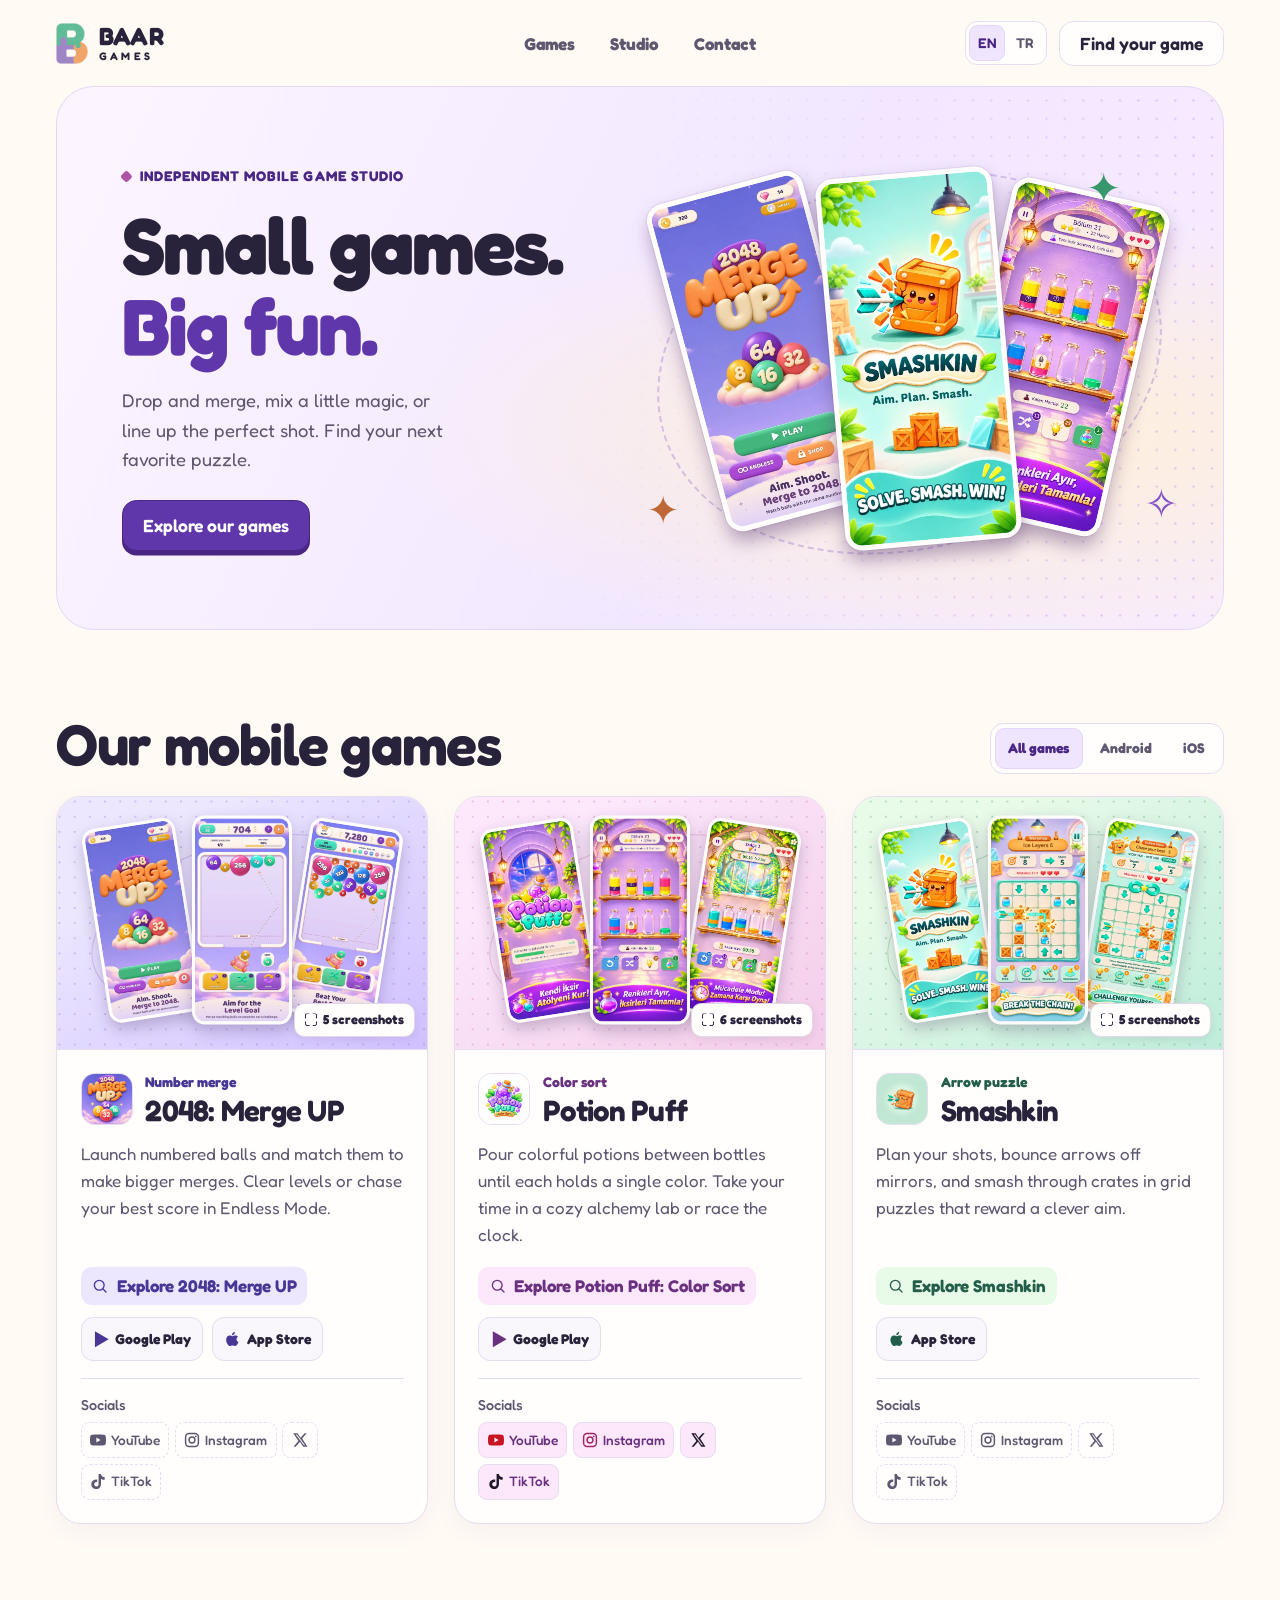
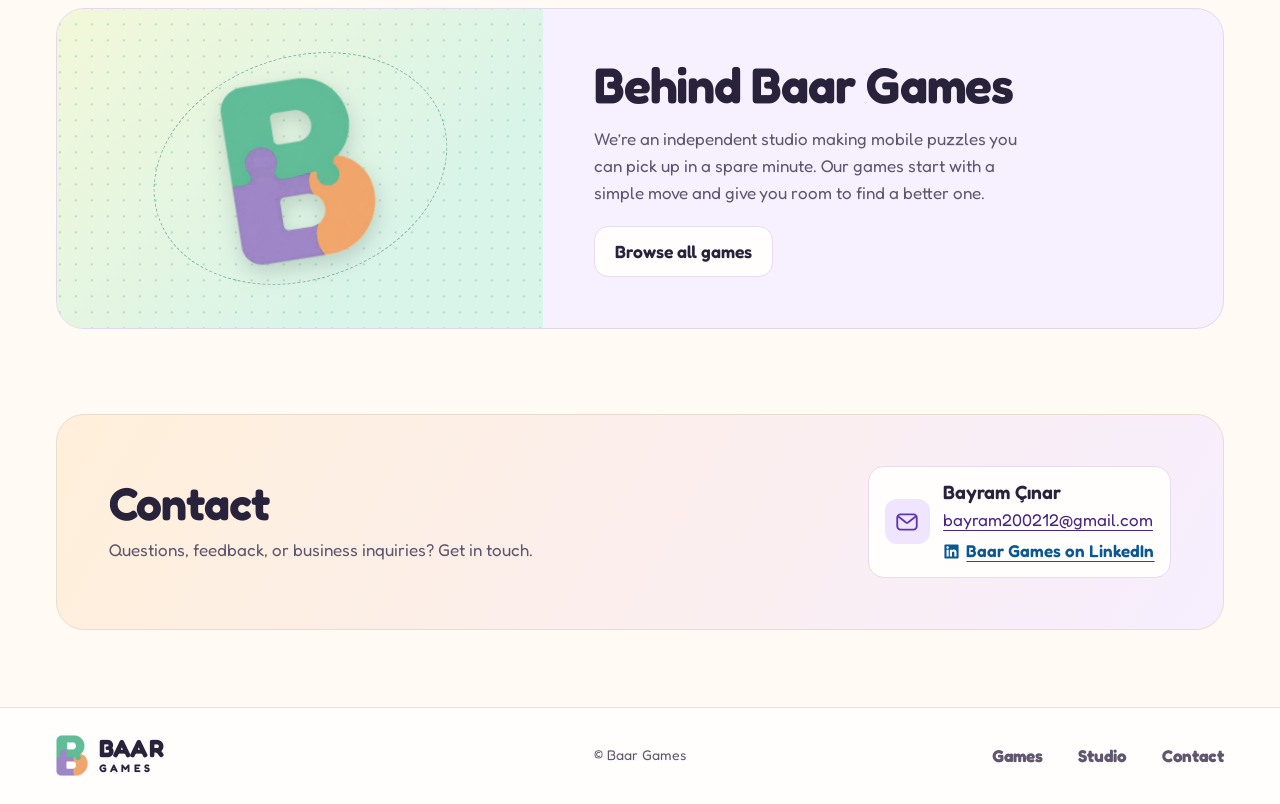
==== commit 350f6007: "güncelleme" ====
--- a/index.html
+++ b/index.html
@@ -74,10 +74,10 @@
             "position": 1,
             "item": {
               "@type": "VideoGame",
-              "@id": "https://baargames.com/#merge-title",
+              "@id": "https://baargames.com/games/merge-up/#game",
               "name": "2048: Merge UP",
               "description": "Launch numbered balls and match them to make bigger merges. Clear levels or chase your best score in Endless Mode.",
-              "url": "https://baargames.com/#merge-title",
+              "url": "https://baargames.com/games/merge-up/",
               "image": "https://baargames.com/assets/merge-up.webp",
               "gamePlatform": [
                 "Android",
@@ -97,10 +97,10 @@
             "position": 2,
             "item": {
               "@type": "VideoGame",
-              "@id": "https://baargames.com/#potion-title",
+              "@id": "https://baargames.com/games/potion-puff/#game",
               "name": "Potion Puff",
               "description": "Pour colorful potions between bottles until each holds a single color. Take your time in a cozy alchemy lab or race the clock.",
-              "url": "https://baargames.com/#potion-title",
+              "url": "https://baargames.com/games/potion-puff/",
               "image": "https://baargames.com/assets/potion-puff.webp",
               "gamePlatform": [
                 "Android"
@@ -118,10 +118,10 @@
             "position": 3,
             "item": {
               "@type": "VideoGame",
-              "@id": "https://baargames.com/#smash-title",
+              "@id": "https://baargames.com/games/smashkin/#game",
               "name": "Smashkin",
               "description": "Plan your shots, bounce arrows off mirrors, and smash through crates in grid puzzles that reward a clever aim.",
-              "url": "https://baargames.com/#smash-title",
+              "url": "https://baargames.com/games/smashkin/",
               "image": "https://baargames.com/assets/smashkin.webp",
               "gamePlatform": [
                 "iOS"
@@ -229,8 +229,8 @@
       <p class="visually-hidden" role="status" id="filter-status"></p>
 
       <div class="game-grid" id="game-list">
-        <article class="game-card merge-card" aria-labelledby="merge-title" data-platforms="android ios">
-          <a class="game-art" href="assets/screenshots/merge-ios-1.webp" aria-label="View 5 screenshots for 2048: Merge UP">
+        <article data-gallery-group data-gallery-title="2048: Merge UP" class="game-card merge-card" aria-labelledby="merge-title" data-platforms="android ios">
+          <a class="game-art" data-gallery-image="0" href="assets/screenshots/merge-ios-1.webp" aria-label="View 5 screenshots for 2048: Merge UP">
             <div class="game-screens">
               <img src="assets/screenshots/merge-ios-1.webp" width="600" height="1301" alt="2048: Merge UP: Title screen with colorful numbered balls" loading="lazy" decoding="async">
               <img src="assets/screenshots/merge-ios-4.webp" width="600" height="1301" alt="2048: Merge UP: A level with a cannon aimed at hanging number balls" loading="lazy" decoding="async">
@@ -250,6 +250,7 @@
             <p class="game-genre">Number merge</p>
             <h3 id="merge-title">2048: Merge UP</h3>
             <p class="game-description">Launch numbered balls and match them to make bigger merges. Clear levels or chase your best score in Endless Mode.</p>
+            <p class="game-detail-action"><a class="game-detail-link" href="games/merge-up/" data-file-href="games/merge-up/index.html"><svg class="game-detail-icon" width="18" height="18" viewBox="0 0 24 24" fill="none" stroke="currentColor" stroke-width="1.75" stroke-linecap="round" stroke-linejoin="round" aria-hidden="true" focusable="false"><circle cx="11" cy="11" r="6.5"/><path d="m16 16 4 4"/></svg><span>Explore 2048: Merge UP</span></a></p>
             <div class="store-links">
               <a class="store-link" href="https://play.google.com/store/apps/details?id=com.bayramcinar.mergeup2048" target="_blank" rel="noopener noreferrer" aria-label="2048: Merge UP on Google Play">
                 <span class="store-icon google-play-icon" aria-hidden="true"></span>Google Play
@@ -278,8 +279,8 @@
           </div>
         </article>
 
-        <article class="game-card potion-card" aria-labelledby="potion-title" data-platforms="android">
-          <a class="game-art" href="assets/screenshots/potion-android-1.webp" aria-label="View 6 screenshots for Potion Puff">
+        <article data-gallery-group data-gallery-title="Potion Puff: Color Sort" class="game-card potion-card" aria-labelledby="potion-title" data-platforms="android">
+          <a class="game-art" data-gallery-image="0" href="assets/screenshots/potion-android-1.webp" aria-label="View 6 screenshots for Potion Puff">
             <div class="game-screens">
               <img src="assets/screenshots/potion-android-1.webp" width="273" height="592" alt="Potion Puff: Title screen in a moonlit alchemy lab" loading="lazy" decoding="async">
               <img src="assets/screenshots/potion-android-5.webp" width="273" height="592" alt="Potion Puff: A level with bottles of colorful potions to sort" loading="lazy" decoding="async">
@@ -300,6 +301,7 @@
             <p class="game-genre">Color sort</p>
             <h3 id="potion-title">Potion Puff</h3>
             <p class="game-description">Pour colorful potions between bottles until each holds a single color. Take your time in a cozy alchemy lab or race the clock.</p>
+            <p class="game-detail-action"><a class="game-detail-link" href="games/potion-puff/" data-file-href="games/potion-puff/index.html"><svg class="game-detail-icon" width="18" height="18" viewBox="0 0 24 24" fill="none" stroke="currentColor" stroke-width="1.75" stroke-linecap="round" stroke-linejoin="round" aria-hidden="true" focusable="false"><circle cx="11" cy="11" r="6.5"/><path d="m16 16 4 4"/></svg><span>Explore Potion Puff: Color Sort</span></a></p>
             <div class="store-links">
               <a class="store-link" href="https://play.google.com/store/apps/details?id=com.bayramcinar.potionpuff" target="_blank" rel="noopener noreferrer" aria-label="Potion Puff: Color Sort on Google Play">
                 <span class="store-icon google-play-icon" aria-hidden="true"></span>Google Play
@@ -325,8 +327,8 @@
           </div>
         </article>
 
-        <article class="game-card smash-card" aria-labelledby="smash-title" data-platforms="ios">
-          <a class="game-art" href="assets/screenshots/smash-ios-1.webp" aria-label="View 5 screenshots for Smashkin">
+        <article data-gallery-group data-gallery-title="Smashkin" class="game-card smash-card" aria-labelledby="smash-title" data-platforms="ios">
+          <a class="game-art" data-gallery-image="0" href="assets/screenshots/smash-ios-1.webp" aria-label="View 5 screenshots for Smashkin">
             <div class="game-screens">
               <img src="assets/screenshots/smash-ios-1.webp" width="600" height="1301" alt="Smashkin: Title artwork with the wooden crate mascot" loading="lazy" decoding="async">
               <img src="assets/screenshots/smash-ios-4.webp" width="600" height="1301" alt="Smashkin: A level with arrows, crates, and ice on the puzzle grid" loading="lazy" decoding="async">
@@ -346,6 +348,7 @@
             <p class="game-genre">Arrow puzzle</p>
             <h3 id="smash-title">Smashkin</h3>
             <p class="game-description">Plan your shots, bounce arrows off mirrors, and smash through crates in grid puzzles that reward a clever aim.</p>
+            <p class="game-detail-action"><a class="game-detail-link" href="games/smashkin/" data-file-href="games/smashkin/index.html"><svg class="game-detail-icon" width="18" height="18" viewBox="0 0 24 24" fill="none" stroke="currentColor" stroke-width="1.75" stroke-linecap="round" stroke-linejoin="round" aria-hidden="true" focusable="false"><circle cx="11" cy="11" r="6.5"/><path d="m16 16 4 4"/></svg><span>Explore Smashkin</span></a></p>
             <div class="store-links">
               <a class="store-link" href="https://apps.apple.com/us/app/smashkin/id6830534141" target="_blank" rel="noopener noreferrer" aria-label="Smashkin on the App Store">
                 <span class="store-icon app-store-icon" aria-hidden="true"></span>App Store
@@ -400,8 +403,8 @@
             <p class="contact-name">Bayram Çınar</p>
             <a href="mailto:bayram200212@gmail.com">bayram200212@gmail.com</a>
             <a class="contact-linkedin" href="https://www.linkedin.com/company/baar-games/" target="_blank" rel="noopener noreferrer">
-              <svg width="17" height="17" viewBox="0 0 24 24" aria-hidden="true" focusable="false">
-                <path fill="currentColor" d="M20.45 2H3.55C2.69 2 2 2.68 2 3.52v16.96c0 .84.69 1.52 1.55 1.52h16.9c.86 0 1.55-.68 1.55-1.52V3.52C22 2.68 21.31 2 20.45 2zM8 19H5V9.5h3V19zM6.5 8.25a1.75 1.75 0 1 1 0-3.5 1.75 1.75 0 0 1 0 3.5zM19 19h-3v-4.62c0-1.1-.02-2.52-1.53-2.52-1.53 0-1.77 1.2-1.77 2.44V19h-3V9.5h2.88v1.3h.04c.4-.76 1.38-1.56 2.84-1.56 3.04 0 3.6 2 3.6 4.6L19 19z"/>
+              <svg width="17" height="17" viewbox="0 0 24 24" aria-hidden="true" focusable="false">
+                <path fill="currentColor" d="M20.45 2H3.55C2.69 2 2 2.68 2 3.52v16.96c0 .84.69 1.52 1.55 1.52h16.9c.86 0 1.55-.68 1.55-1.52V3.52C22 2.68 21.31 2 20.45 2zM8 19H5V9.5h3V19zM6.5 8.25a1.75 1.75 0 1 1 0-3.5 1.75 1.75 0 0 1 0 3.5zM19 19h-3v-4.62c0-1.1-.02-2.52-1.53-2.52-1.53 0-1.77 1.2-1.77 2.44V19h-3V9.5h2.88v1.3h.04c.4-.76 1.38-1.56 2.84-1.56 3.04 0 3.6 2 3.6 4.6L19 19z"></path>
               </svg>
               <span>Baar Games on LinkedIn</span>
             </a>
--- a/styles.css
+++ b/styles.css
@@ -485,7 +485,7 @@
 .game-content {
   display: grid;
   grid-template-columns: 3.25rem minmax(0, 1fr);
-  grid-template-rows: auto auto 1fr auto auto;
+  grid-template-rows: auto auto 1fr auto auto auto;
   flex: 1;
   column-gap: .8rem;
   padding: clamp(1rem, 2vw, 1.45rem);
@@ -865,8 +865,32 @@
 }
 
 @media (prefers-reduced-motion: no-preference) {
-  .hero-copy { animation: rise-in .5s ease-out both; }
-  .hero-art { animation: rise-in .65s .08s ease-out both; }
+  .header-inner { animation: page-enter .36s ease-out both; }
+  .hero-panel, .detail-hero { animation: page-enter .55s ease-out both; }
+  .hero-copy, .detail-intro { animation: rise-in .56s .08s ease-out both; }
+  .hero-art, .detail-visual { animation: rise-in .68s .14s ease-out both; }
+
+  .awaiting-entrance:not(:focus-within) { opacity: 0; }
+  .entering:not(:focus-within) {
+    animation: section-enter .54s cubic-bezier(.2, .7, .25, 1) var(--entrance-delay, 0s) backwards;
+  }
+
+  :is(.game-card, .detail-shot, .detail-steps li, .detail-related-link):nth-child(2) {
+    --entrance-delay: .065s;
+  }
+
+  :is(.game-card, .detail-shot, .detail-steps li):nth-child(3),
+  .detail-shot:nth-child(4) { --entrance-delay: .12s; }
+
+  @keyframes page-enter {
+    from { opacity: .55; translate: 0 .35rem; }
+    to { opacity: 1; translate: 0 0; }
+  }
+
+  @keyframes section-enter {
+    from { opacity: 0; translate: 0 1rem; }
+    to { opacity: 1; translate: 0 0; }
+  }
   .gallery[open] { animation: rise-in .19s ease-out both; }
   .gallery-image img { animation: picture-in .2s ease-out both; }
 
@@ -885,3 +909,250 @@
   :root { scroll-behavior: auto; }
   *, *::before, *::after { transition: none !important; }
 }
+
+.game-detail-action {
+  grid-column: 1 / -1;
+  margin-bottom: .75rem;
+}
+
+.game-detail-link {
+  display: inline-flex;
+  align-items: center;
+  gap: .45rem;
+  min-height: 2.4rem;
+  max-width: 100%;
+  padding: .32rem .68rem;
+  border-radius: .65rem;
+  background: var(--art-light);
+  color: var(--tag);
+  font-weight: 650;
+  line-height: 1.25;
+  transition: background-color .18s ease;
+}
+
+.game-detail-icon { flex: 0 0 auto; transition: transform .18s ease; }
+.game-detail-link:hover { background: var(--art-rich); }
+
+@media (prefers-reduced-motion: no-preference) {
+  .game-detail-link:hover .game-detail-icon { transform: scale(1.1); }
+}
+
+.detail-breadcrumb { padding: .2rem 0 .85rem; font-size: .93rem; }
+
+.detail-breadcrumb ol {
+  display: flex;
+  flex-wrap: wrap;
+  align-items: center;
+  gap: .45rem;
+  margin: 0;
+  padding: 0;
+  list-style: none;
+}
+
+.detail-breadcrumb li + li::before {
+  margin-inline: .12rem .45rem;
+  color: var(--muted);
+  content: "/";
+}
+
+.detail-hero {
+  display: grid;
+  grid-template-columns: 1fr 1.06fr;
+  align-items: center;
+  min-height: 29rem;
+  border: 1px solid var(--line);
+  border-radius: clamp(1.4rem, 3vw, 2.35rem);
+  background: linear-gradient(115deg, var(--white) 15%, var(--art-light));
+  overflow: hidden;
+}
+
+.detail-intro { padding: clamp(1.35rem, 4.5vw, 4.2rem); }
+
+.detail-app-icon {
+  width: 5.125rem;
+  height: auto;
+  margin-bottom: .85rem;
+  border-radius: 1.2rem;
+  border: 1px solid var(--line);
+}
+
+.detail-intro .game-genre {
+  margin-bottom: .65rem;
+  font-size: .95rem;
+  letter-spacing: .06em;
+  text-transform: uppercase;
+}
+
+html[lang] .detail-intro h1 {
+  font-size: clamp(2.75rem, 6.1vw, 5.2rem);
+  line-height: .99;
+}
+
+.detail-lede {
+  max-width: 43ch;
+  margin: .95rem 0 1.3rem;
+  color: var(--muted);
+  font-size: clamp(1.05rem, 2vw, 1.25rem);
+}
+
+.detail-download { scroll-margin-top: 1.3rem; }
+
+.detail-download .store-link {
+  min-height: 3rem;
+  padding-inline: .9rem;
+  color: var(--white);
+  background: var(--tag);
+  font-size: 1rem;
+}
+
+.detail-download .store-link:hover { background: var(--ink); }
+.detail-download .store-icon { background-color: currentColor; }
+
+.detail-intro .socials {
+  max-width: 24rem;
+  margin-top: 1rem;
+}
+
+.detail-visual {
+  display: flex;
+  justify-content: center;
+  align-items: center;
+  gap: clamp(.65rem, 2.5vw, 2.2rem);
+  position: relative;
+  isolation: isolate;
+  align-self: stretch;
+  padding: clamp(1.3rem, 4vw, 3.5rem) 1rem;
+  background:
+    radial-gradient(var(--art-detail) 1px, transparent 1.2px) center / 1rem 1rem,
+    linear-gradient(142deg, var(--art-light), var(--art-rich));
+}
+
+.detail-visual::before {
+  position: absolute;
+  z-index: -1;
+  inset: 12% 9%;
+  border: 1px dashed var(--tag);
+  border-radius: 50%;
+  opacity: .3;
+  transform: rotate(-16deg);
+  content: "";
+}
+
+.detail-visual img {
+  width: min(36%, 10.5rem);
+  height: auto;
+  border: 4px solid var(--white);
+  border-radius: clamp(.6rem, 1.5vw, 1.12rem);
+  box-shadow: 0 .85rem 1.7rem #33265042;
+  transform: rotate(-11deg);
+}
+
+.detail-visual img + img {
+  transform: translateY(.65rem) rotate(8deg);
+}
+
+.detail-section { margin-top: clamp(2.9rem, 6.5vw, 5.3rem); }
+.detail-section h2 { font-size: clamp(2rem, 4vw, 3.2rem); }
+
+.detail-mechanics {
+  display: grid;
+  grid-template-columns: 1.1fr minmax(0, .8fr);
+  gap: clamp(1.4rem, 5vw, 4rem);
+  align-items: start;
+}
+
+.detail-steps {
+  display: grid;
+  gap: .9rem;
+  margin: 1.15rem 0 0;
+  padding-left: 2.1rem;
+}
+
+.detail-steps li { padding-left: .3rem; }
+.detail-steps li::marker { color: var(--tag); font-weight: 700; }
+.detail-steps h3 { font-size: clamp(1.25rem, 2.5vw, 1.55rem); }
+.detail-steps p { margin-top: .3rem; color: var(--muted); }
+
+.detail-features {
+  padding: clamp(1.25rem, 3vw, 2.2rem);
+  border: 1px solid var(--art-detail);
+  border-radius: 1.35rem;
+  background: var(--art-light);
+}
+
+.detail-features h2 { font-size: clamp(1.55rem, 3vw, 2.3rem); }
+
+.detail-features dl {
+  display: grid;
+  gap: .8rem;
+  margin: 1rem 0 0;
+}
+
+.detail-features dt { color: var(--tag); font-size: 1.08rem; font-weight: 700; }
+.detail-features dd { margin: .14rem 0 0; color: var(--muted); }
+
+.detail-shots {
+  display: flex;
+  overflow-x: auto;
+  gap: clamp(.65rem, 1.6vw, 1.15rem);
+  margin-top: 1rem;
+  padding: .45rem .25rem .9rem;
+  scrollbar-width: thin;
+  scroll-snap-type: x proximity;
+}
+
+.detail-shot {
+  flex: 0 0 clamp(7.1rem, 14vw, 10.5rem);
+  border: 3px solid var(--white);
+  border-radius: .95rem;
+  box-shadow: 0 .2rem .65rem #382b521c;
+  scroll-snap-align: start;
+  transition: transform .18s ease;
+}
+
+.detail-shot img { width: 100%; height: auto; border-radius: .72rem; }
+.detail-shot:hover { transform: translateY(-.2rem); }
+
+.detail-related {
+  display: grid;
+  grid-template-columns: repeat(2, minmax(0, 1fr));
+  gap: .8rem;
+  margin-top: 1rem;
+}
+
+.detail-related-link {
+  display: flex;
+  align-items: center;
+  gap: .8rem;
+  min-width: 0;
+  padding: .8rem;
+  border: 1px solid var(--art-detail);
+  border-radius: 1rem;
+  background: var(--art-light);
+  transition: background-color .18s ease;
+}
+
+.detail-related-link:hover { background: var(--art-rich); }
+
+.detail-related-link img {
+  width: 3.75rem;
+  height: auto;
+  flex: 0 0 auto;
+  border-radius: .8rem;
+}
+
+.detail-related-link strong { display: block; font-size: 1.08rem; }
+.detail-related-link span span { color: var(--tag); font-size: .95rem; }
+
+@media (max-width: 45rem) {
+  .detail-hero, .detail-mechanics { grid-template-columns: minmax(0, 1fr); }
+  .detail-hero { min-height: 0; }
+  .detail-visual { min-height: 15rem; }
+  .detail-visual img { width: min(33%, 8rem); border-width: 3px; }
+  html[lang] .detail-intro h1 { font-size: clamp(2.45rem, 9vw, 3.8rem); }
+}
+
+@media (max-width: 34rem) {
+  .detail-related { grid-template-columns: minmax(0, 1fr); }
+  .detail-intro { padding: 1.25rem; }
+}
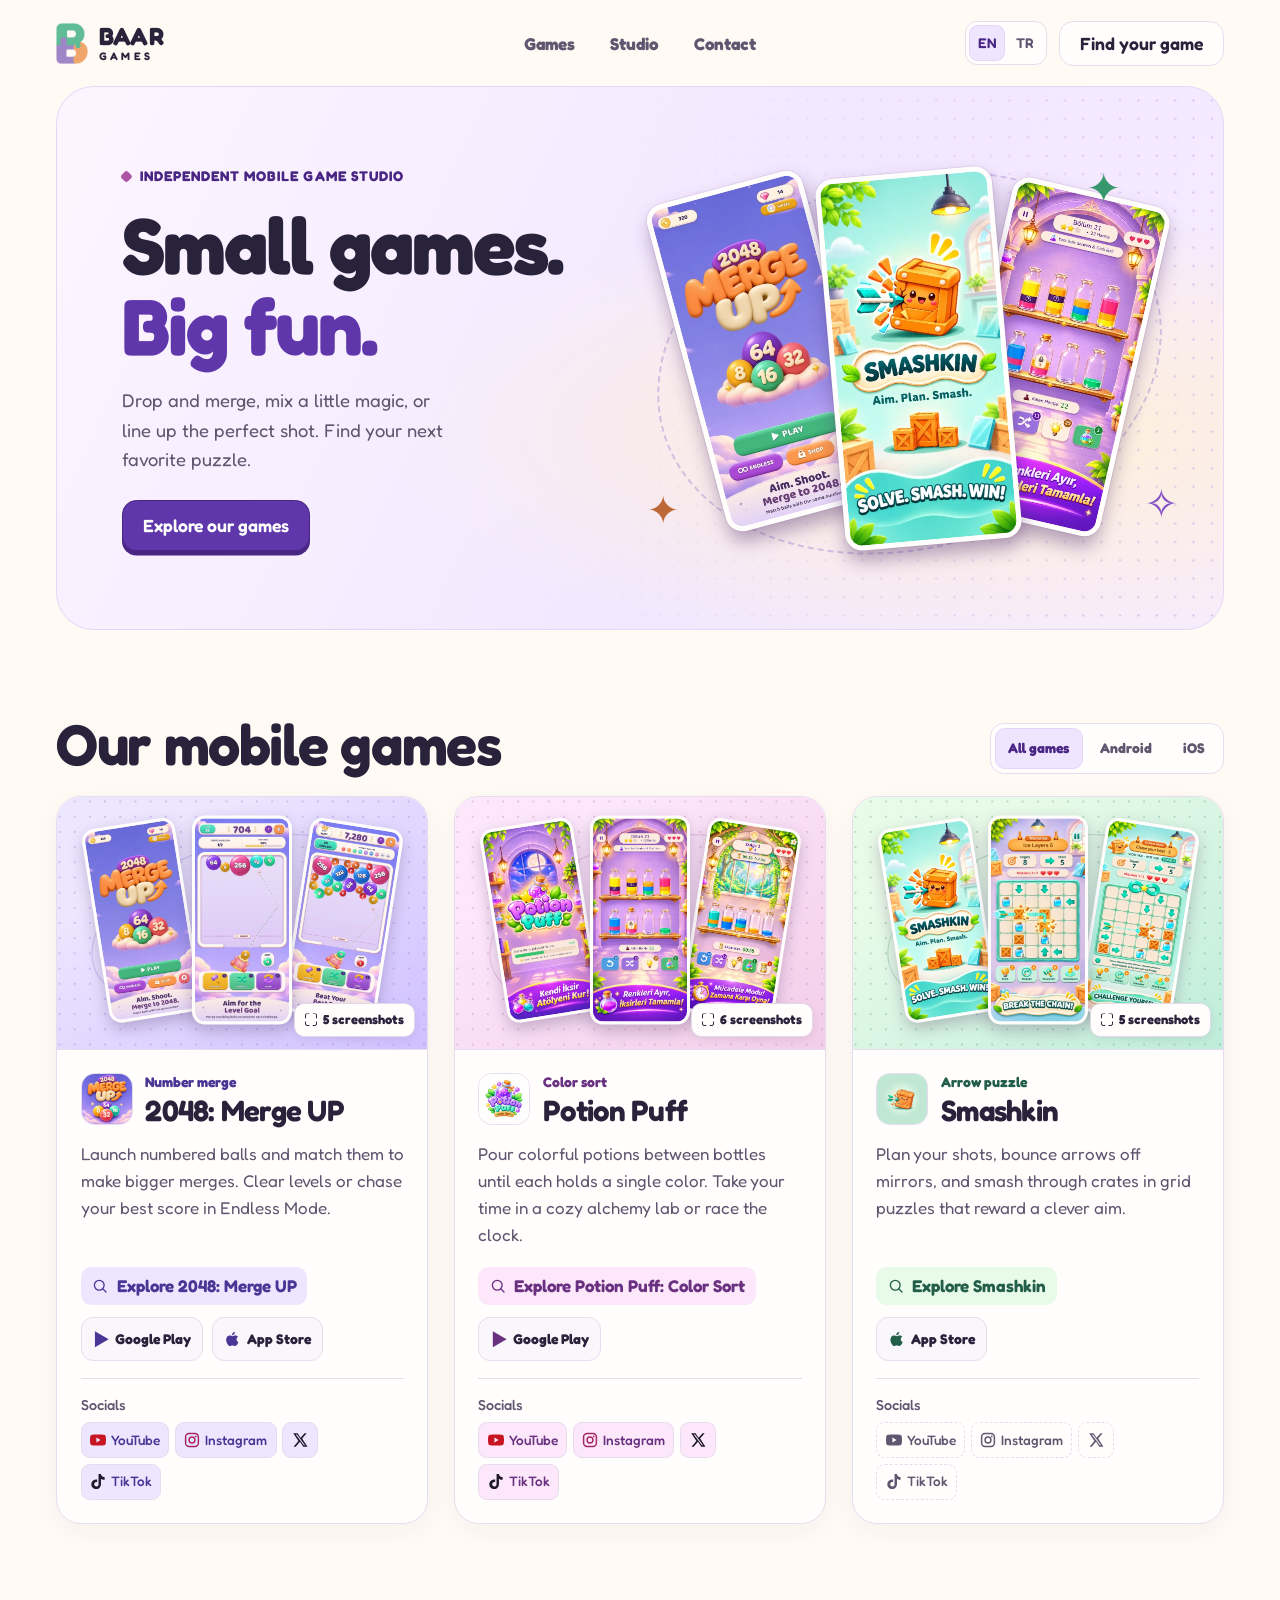
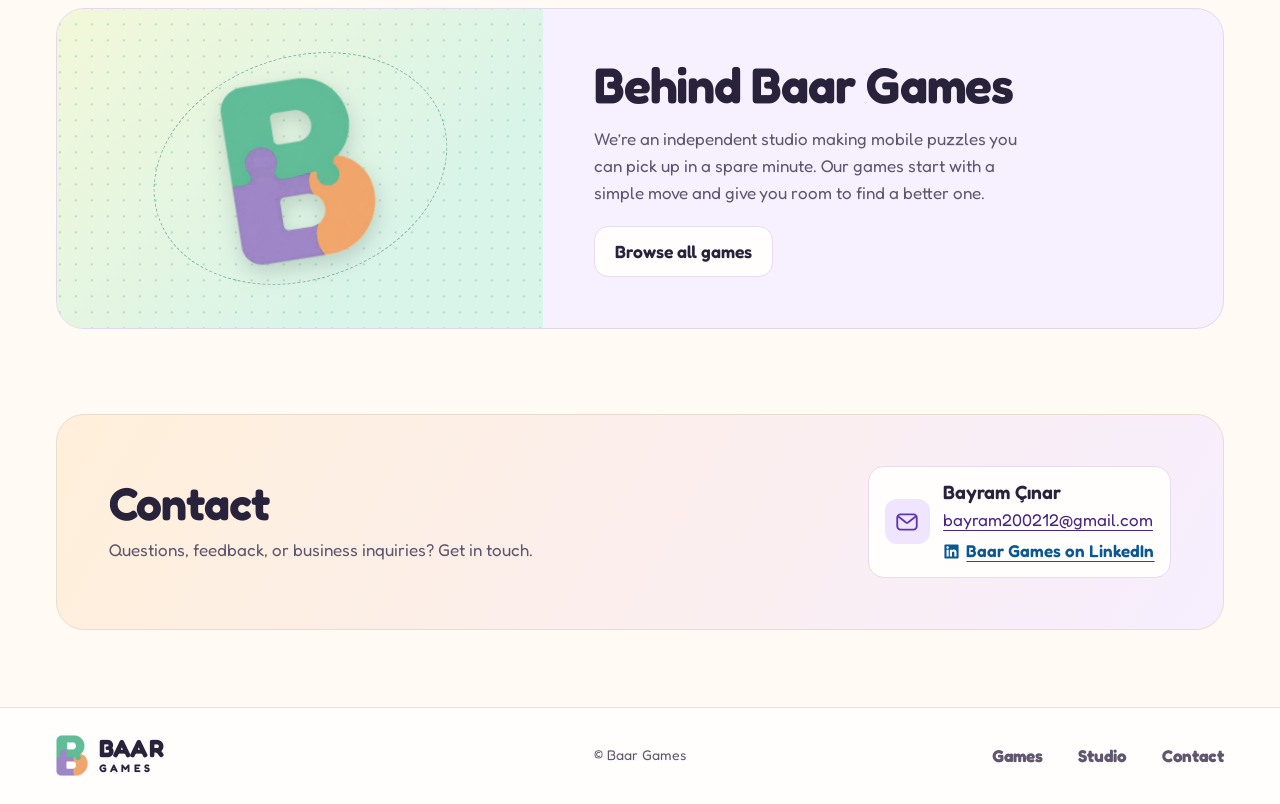
==== commit 62b1c1a3: "güncelleme" ====
--- a/index.html
+++ b/index.html
@@ -262,18 +262,18 @@
             <div class="socials" aria-label="2048: Merge UP social media">
               <p class="social-title">Socials</p>
               <div class="social-links">
-                <span class="social-link social-youtube" data-social-url="" title="Link pending">
+                <a class="social-link social-youtube" href="https://youtube.com/@2048mergeup" target="_blank" rel="noopener noreferrer" aria-label="2048: Merge UP on YouTube">
                   <svg class="social-icon" width="16" height="16" aria-hidden="true" focusable="false"><use href="#icon-youtube"></use></svg><span>YouTube</span>
-                </span>
-                <span class="social-link social-instagram" data-social-url="" title="Link pending">
+                </a>
+                <a class="social-link social-instagram" href="https://www.instagram.com/2048mergeup" target="_blank" rel="noopener noreferrer" aria-label="2048: Merge UP on Instagram">
                   <svg class="social-icon" width="16" height="16" aria-hidden="true" focusable="false"><use href="#icon-instagram"></use></svg><span>Instagram</span>
-                </span>
-                <span class="social-link social-x" data-social-url="" title="Link pending">
+                </a>
+                <a class="social-link social-x" href="https://x.com/2048mergeup" target="_blank" rel="noopener noreferrer" aria-label="2048: Merge UP on X">
                   <svg class="social-icon" width="16" height="16" aria-hidden="true" focusable="false"><use href="#icon-x"></use></svg><span class="visually-hidden">X</span>
-                </span>
-                <span class="social-link social-tiktok" data-social-url="" title="Link pending">
+                </a>
+                <a class="social-link social-tiktok" href="https://www.tiktok.com/@2048.merge.up" target="_blank" rel="noopener noreferrer" aria-label="2048: Merge UP on TikTok">
                   <svg class="social-icon" width="16" height="16" aria-hidden="true" focusable="false"><use href="#icon-tiktok"></use></svg><span>TikTok</span>
-                </span>
+                </a>
               </div>
             </div>
           </div>
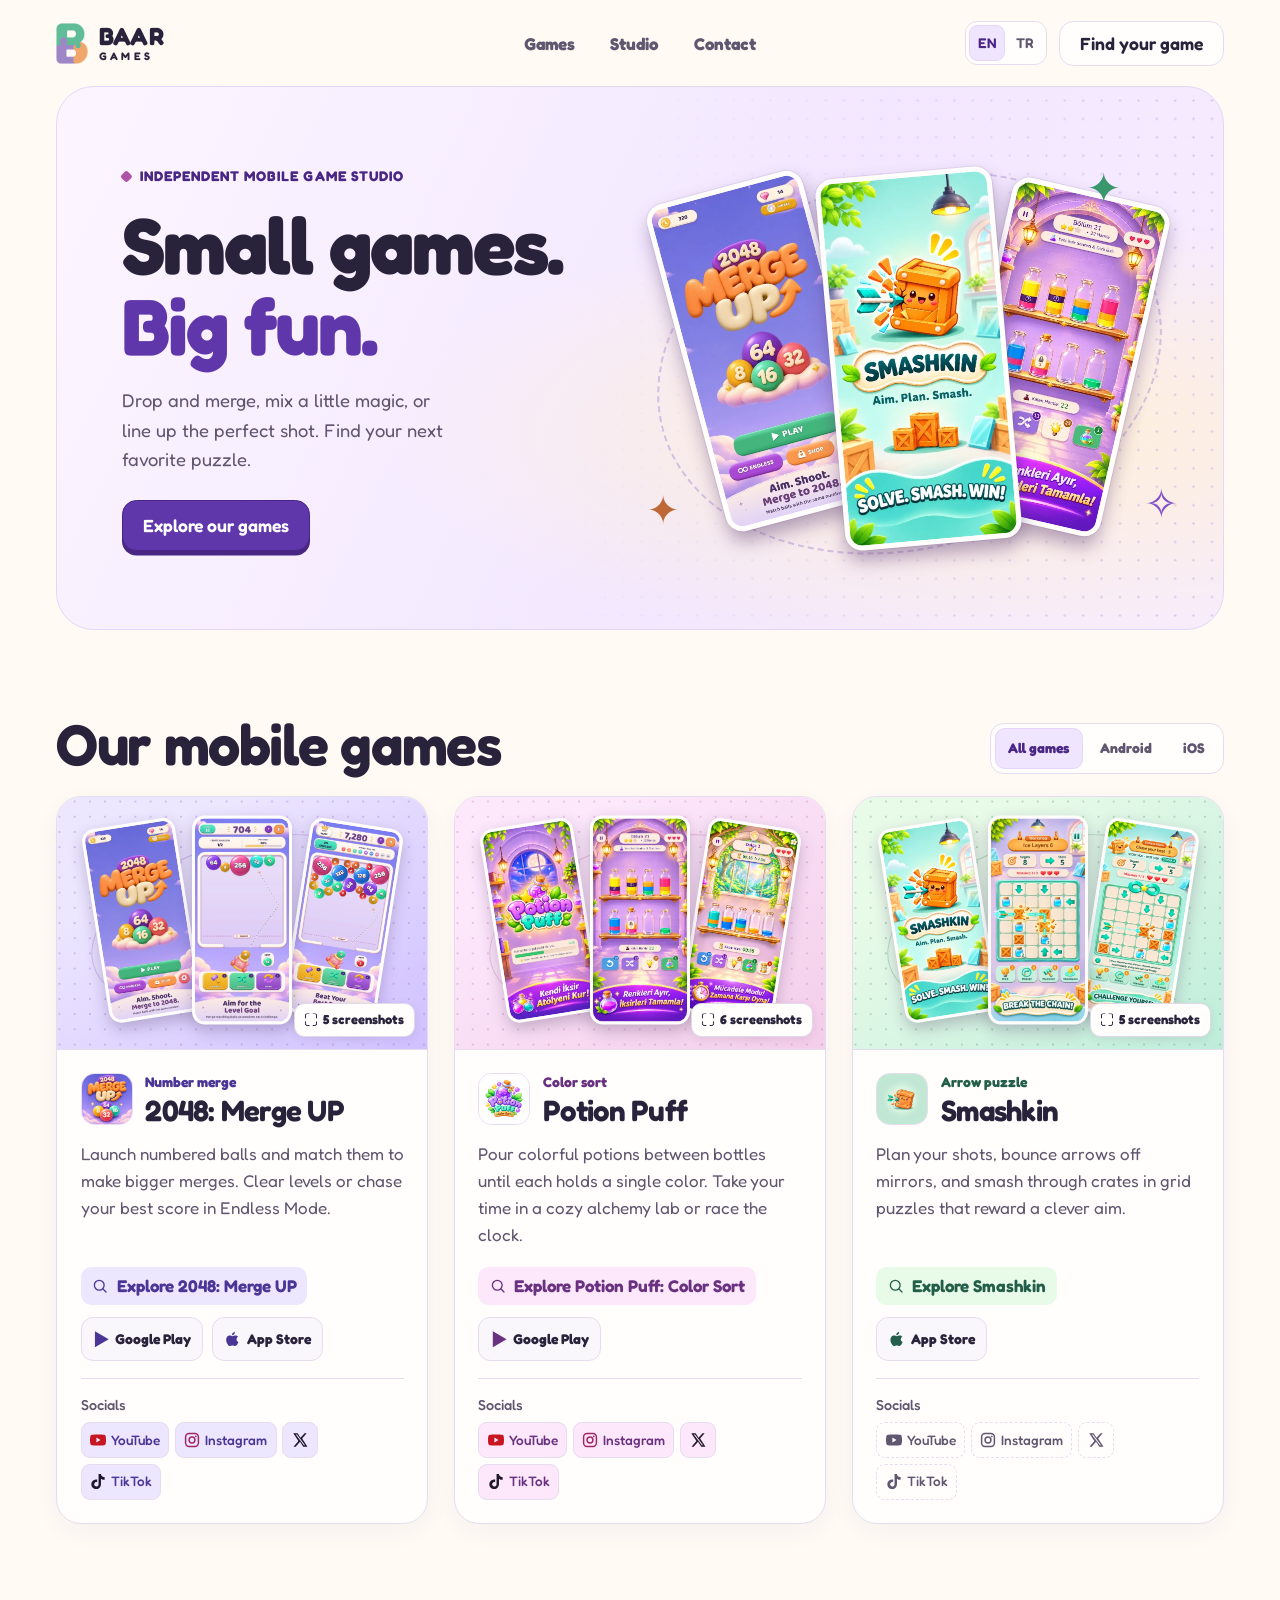
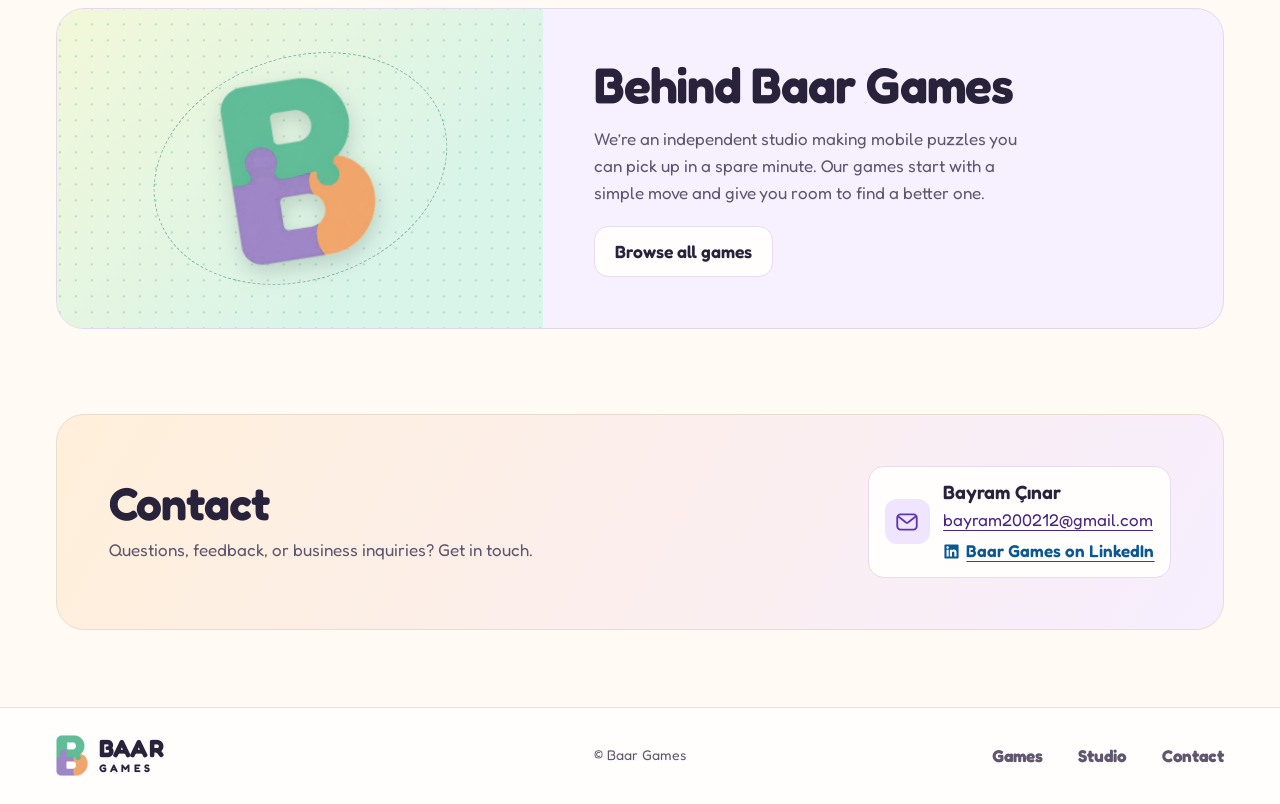
==== commit 4e88e8df: "güncelleme" ====
--- a/index.html
+++ b/index.html
@@ -140,6 +140,12 @@
   ]
 }
   </script>
+  <script>
+    window.va = window.va || function () {
+      (window.vaq = window.vaq || []).push(arguments);
+    };
+  </script>
+  <script defer src="/_vercel/insights/script.js"></script>
 </head>
 <body id="top">
   <a class="skip-link" href="#main">Skip to content</a>
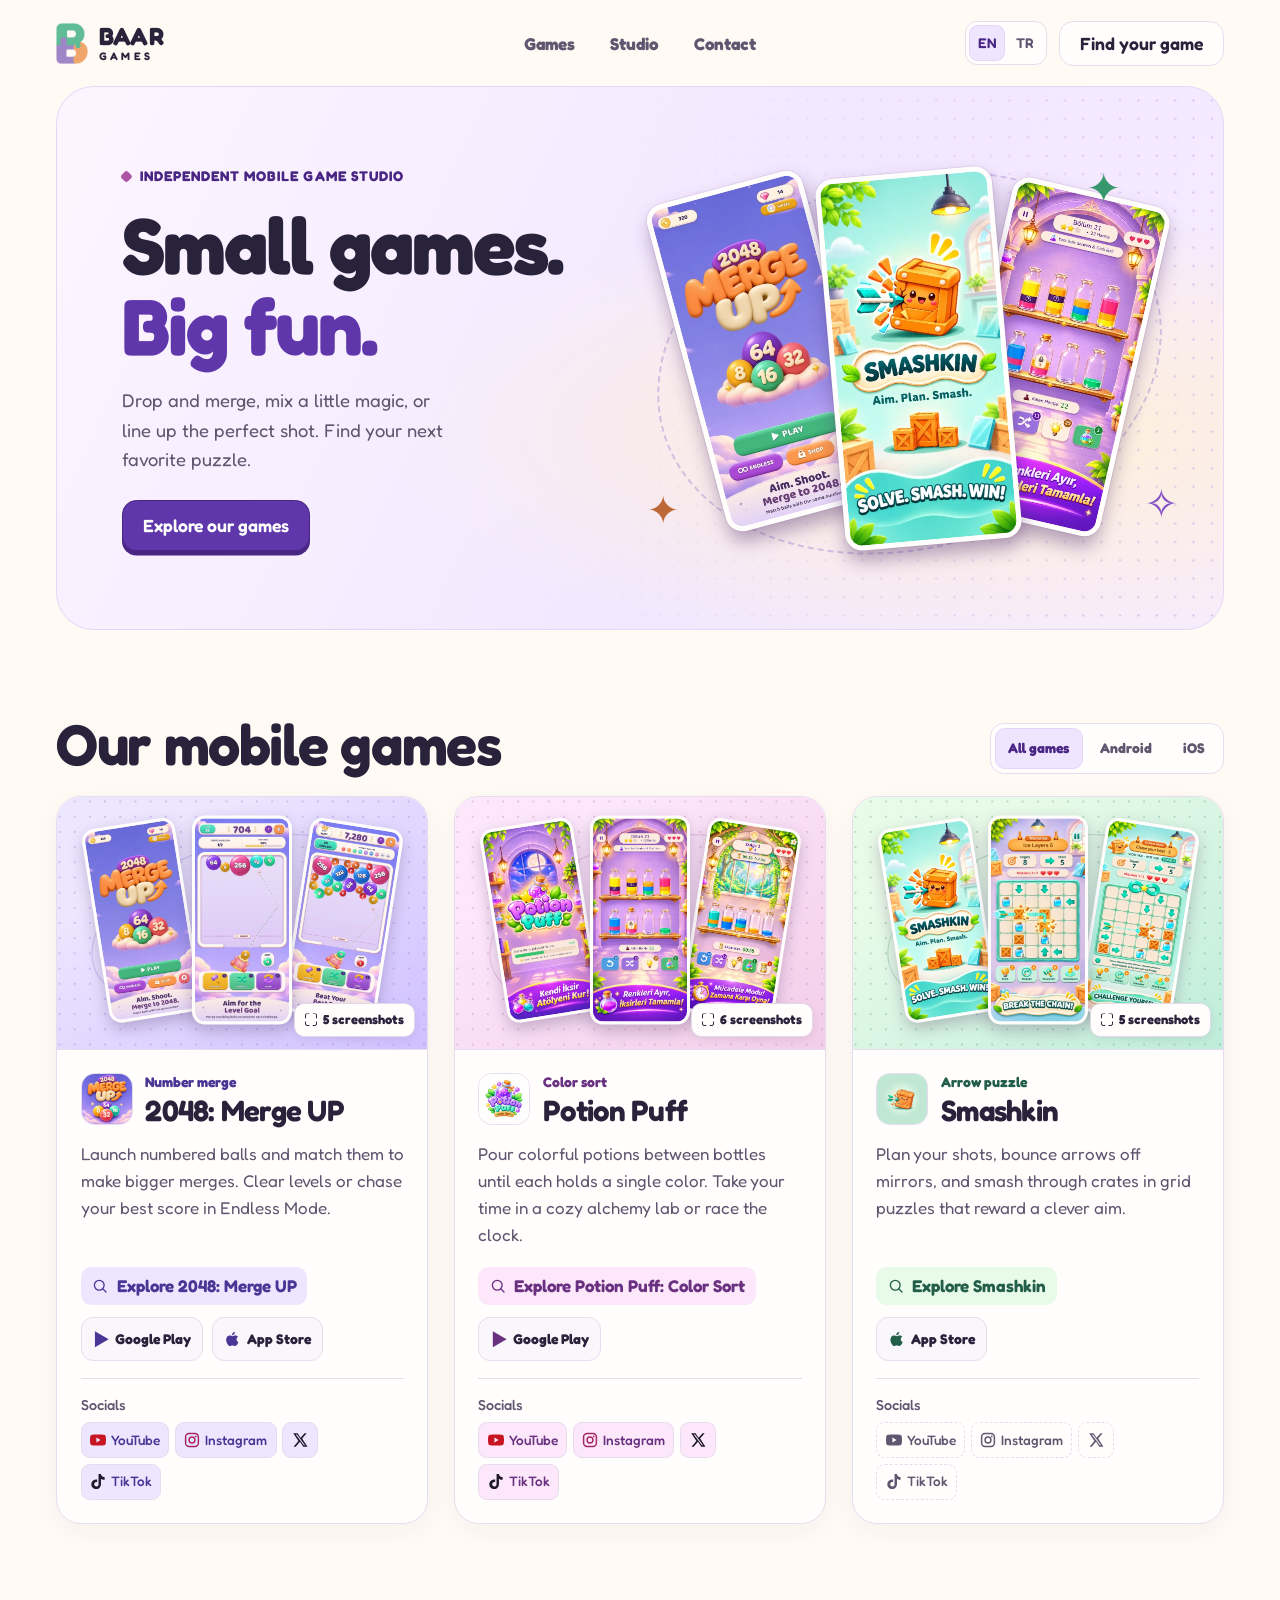
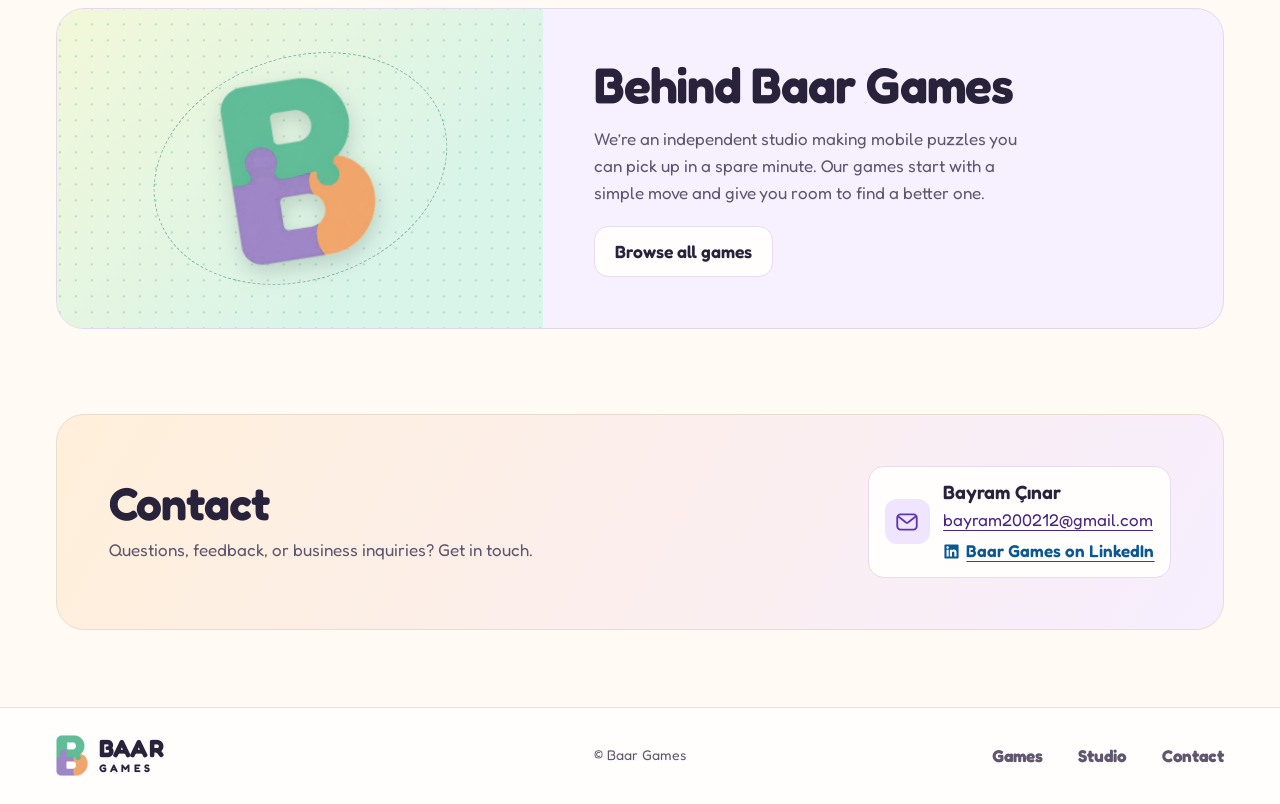
==== commit 782c3b67: "güncelleme" ====
--- a/index.html
+++ b/index.html
@@ -2,6 +2,7 @@
 <html lang="en">
 <head>
   <meta charset="utf-8">
+  <script async src="/analytics.js"></script>
   <meta name="viewport" content="width=device-width, initial-scale=1">
   <meta name="theme-color" content="#fffaf4">
   <meta name="description" content="Discover creative mobile puzzle games from Baar Games. Merge numbers in 2048: Merge UP, sort potions in Potion Puff, and solve arrow puzzles in Smashkin.">
@@ -13,15 +14,15 @@
   <link rel="preload" href="assets/Fredoka.woff" as="font" type="font/woff" crossorigin>
   <link rel="stylesheet" href="styles.css">
   <script src="script.js" defer></script>
-<link rel="alternate" hreflang="en" href="https://baargames.com/">
-  <link rel="alternate" hreflang="tr" href="https://baargames.com/tr/">
-  <link rel="alternate" hreflang="x-default" href="https://baargames.com/">
-  <link rel="canonical" href="https://baargames.com/">
-  <meta property="og:url" content="https://baargames.com/">
+<link rel="alternate" hreflang="en" href="https://www.baargames.com/">
+  <link rel="alternate" hreflang="tr" href="https://www.baargames.com/tr/">
+  <link rel="alternate" hreflang="x-default" href="https://www.baargames.com/">
+  <link rel="canonical" href="https://www.baargames.com/">
+  <meta property="og:url" content="https://www.baargames.com/">
   <meta property="og:site_name" content="Baar Games">
   <meta property="og:locale" content="en_US">
   <meta property="og:locale:alternate" content="tr_TR">
-  <meta property="og:image" content="https://baargames.com/assets/baar-games-share.jpg">
+  <meta property="og:image" content="https://www.baargames.com/assets/baar-games-share.jpg">
   <meta property="og:image:type" content="image/jpeg">
   <meta property="og:image:width" content="1200">
   <meta property="og:image:height" content="630">
@@ -30,39 +31,42 @@
   <script type="application/ld+json">
 {
   "@context": "https://schema.org",
+  "@type": "WebSite",
+  "@id": "https://www.baargames.com/#website",
+  "name": "Baar Games",
+  "url": "https://www.baargames.com/",
+  "publisher": {
+    "@id": "https://www.baargames.com/#studio"
+  },
+  "inLanguage": [
+    "en",
+    "tr"
+  ]
+}
+  </script>
+  <script type="application/ld+json">
+{
+  "@context": "https://schema.org",
   "@graph": [
     {
       "@type": "Organization",
-      "@id": "https://baargames.com/#studio",
+      "@id": "https://www.baargames.com/#studio",
       "name": "Baar Games",
-      "url": "https://baargames.com/",
-      "logo": "https://baargames.com/assets/baar-games-logo.png",
+      "url": "https://www.baargames.com/",
+      "logo": "https://www.baargames.com/assets/baar-games-logo.png",
       "description": "Baar Games is an independent studio creating mobile puzzle games for iOS and Android.",
       "sameAs": [
         "https://www.linkedin.com/company/baar-games/"
       ]
     },
     {
-      "@type": "WebSite",
-      "@id": "https://baargames.com/#website",
-      "name": "Baar Games",
-      "url": "https://baargames.com/",
-      "publisher": {
-        "@id": "https://baargames.com/#studio"
-      },
-      "inLanguage": [
-        "en",
-        "tr"
-      ]
-    },
-    {
       "@type": "WebPage",
-      "@id": "https://baargames.com/#webpage",
+      "@id": "https://www.baargames.com/#webpage",
       "name": "Baar Games | Mobile Puzzle Games for iOS & Android",
       "description": "Discover creative mobile puzzle games from Baar Games. Merge numbers in 2048: Merge UP, sort potions in Potion Puff, and solve arrow puzzles in Smashkin.",
-      "url": "https://baargames.com/",
+      "url": "https://www.baargames.com/",
       "isPartOf": {
-        "@id": "https://baargames.com/#website"
+        "@id": "https://www.baargames.com/#website"
       },
       "inLanguage": "en",
       "mainEntity": {
@@ -74,17 +78,17 @@
             "position": 1,
             "item": {
               "@type": "VideoGame",
-              "@id": "https://baargames.com/games/merge-up/#game",
+              "@id": "https://www.baargames.com/games/merge-up/#game",
               "name": "2048: Merge UP",
               "description": "Launch numbered balls and match them to make bigger merges. Clear levels or chase your best score in Endless Mode.",
-              "url": "https://baargames.com/games/merge-up/",
-              "image": "https://baargames.com/assets/merge-up.webp",
+              "url": "https://www.baargames.com/games/merge-up/",
+              "image": "https://www.baargames.com/assets/merge-up.webp",
               "gamePlatform": [
                 "Android",
                 "iOS"
               ],
               "publisher": {
-                "@id": "https://baargames.com/#studio"
+                "@id": "https://www.baargames.com/#studio"
               },
               "sameAs": [
                 "https://play.google.com/store/apps/details?id=com.bayramcinar.mergeup2048",
@@ -97,16 +101,16 @@
             "position": 2,
             "item": {
               "@type": "VideoGame",
-              "@id": "https://baargames.com/games/potion-puff/#game",
+              "@id": "https://www.baargames.com/games/potion-puff/#game",
               "name": "Potion Puff",
               "description": "Pour colorful potions between bottles until each holds a single color. Take your time in a cozy alchemy lab or race the clock.",
-              "url": "https://baargames.com/games/potion-puff/",
-              "image": "https://baargames.com/assets/potion-puff.webp",
+              "url": "https://www.baargames.com/games/potion-puff/",
+              "image": "https://www.baargames.com/assets/potion-puff.webp",
               "gamePlatform": [
                 "Android"
               ],
               "publisher": {
-                "@id": "https://baargames.com/#studio"
+                "@id": "https://www.baargames.com/#studio"
               },
               "sameAs": [
                 "https://play.google.com/store/apps/details?id=com.bayramcinar.potionpuff"
@@ -118,16 +122,16 @@
             "position": 3,
             "item": {
               "@type": "VideoGame",
-              "@id": "https://baargames.com/games/smashkin/#game",
+              "@id": "https://www.baargames.com/games/smashkin/#game",
               "name": "Smashkin",
               "description": "Plan your shots, bounce arrows off mirrors, and smash through crates in grid puzzles that reward a clever aim.",
-              "url": "https://baargames.com/games/smashkin/",
-              "image": "https://baargames.com/assets/smashkin.webp",
+              "url": "https://www.baargames.com/games/smashkin/",
+              "image": "https://www.baargames.com/assets/smashkin.webp",
               "gamePlatform": [
                 "iOS"
               ],
               "publisher": {
-                "@id": "https://baargames.com/#studio"
+                "@id": "https://www.baargames.com/#studio"
               },
               "sameAs": [
                 "https://apps.apple.com/us/app/smashkin/id6830534141"
